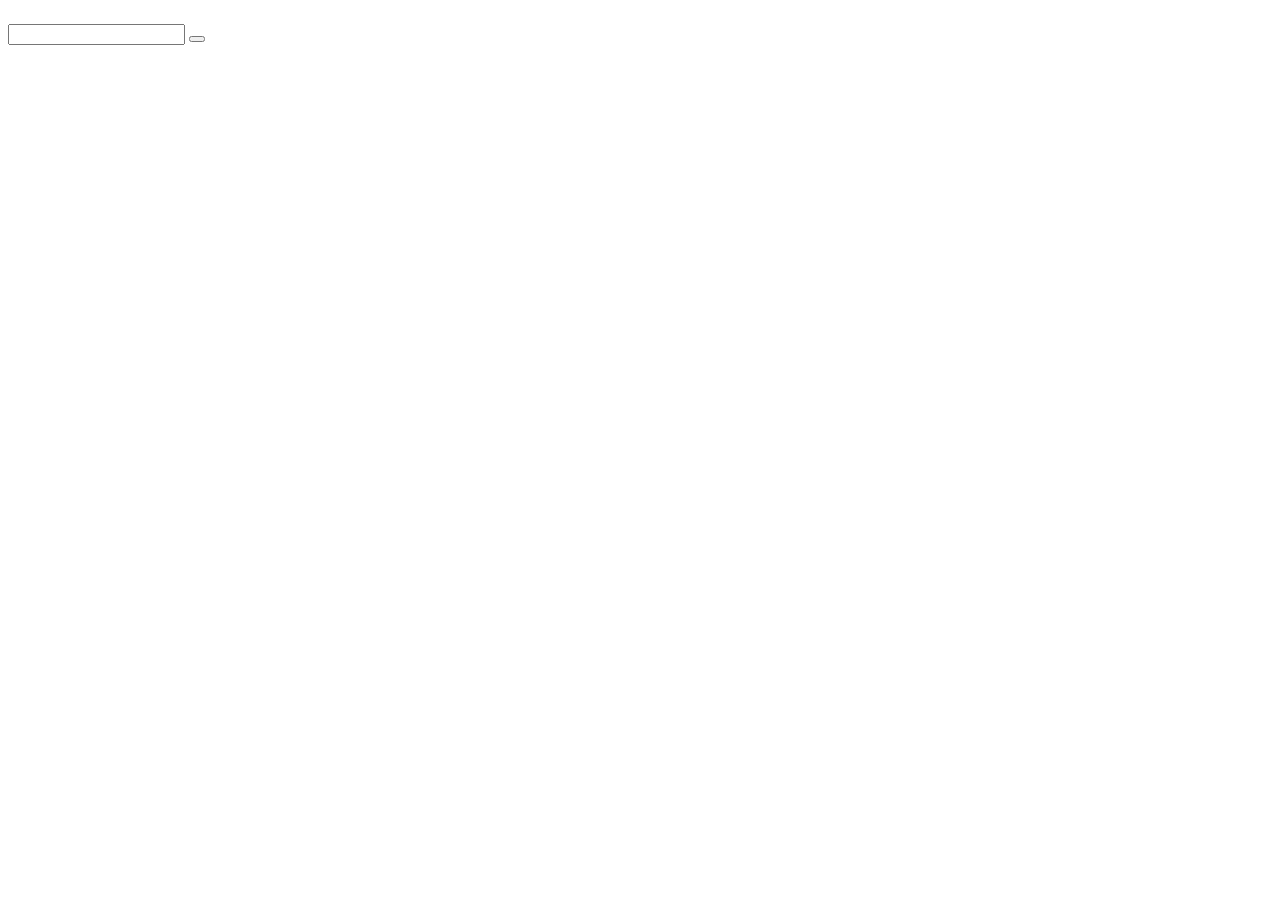
==== explorer.html @ f60877b9 "feat: pages, PWA, styles et moteur de citations" ====
<!DOCTYPE html>
<html lang="fr">
<head>
  <meta charset="UTF-8" />
  <meta name="viewport" content="width=device-width, initial-scale=1" />
  <title>Explorer — Quotify</title>
  <link rel="stylesheet" href="css/style.css" />
  <link rel="manifest" href="manifest.json" />
</head>
<body>
  <div id="header"></div>
  <main class="wrap">
    <h1 id="title" style="margin-top:24px"></h1>
    <form class="search" onsubmit="event.preventDefault(); render()">
      <input id="q" />
      <button class="btn" type="submit" id="btn"></button>
    </form>
    <div class="chips" id="chips"></div>
    <div class="grid" id="list"></div>
  </main>
  <div id="footer"></div>
  <script src="js/i18n.js"></script>
  <script src="js/data.js"></script>
  <script src="js/app.js"></script>
  <script>
    document.getElementById("header").outerHTML = headerHTML("explorer");
    document.getElementById("footer").outerHTML = footerHTML();
    const t = (k) => Quotify.t(k);
    document.getElementById("title").textContent = t("explorer");
    document.getElementById("q").placeholder = t("searchPh");
    document.getElementById("btn").textContent = t("chercher");
    let theme = "tous";
    function render() {
      const s = (document.getElementById("q").value || "").toLowerCase();
      const items = QUOTIFY_DATA.quotes.filter((q) => {
        if (theme !== "tous" && q.theme !== theme) return false;
        if (!s) return true;
        return (q.text + " " + q.author + " " + Quotify.themeLabel(q.theme)).toLowerCase().includes(s);
      });
      document.getElementById("list").innerHTML = items.length
        ? items.map((q) => quoteCard(q)).join("")
        : `<p class="note">${t("aucun")}</p>`;
    }
    document.getElementById("chips").innerHTML =
      `<button class="chip on" data-th="tous">${t("tous")}</button>` +
      Object.keys(QUOTIFY_DATA.themes).map((id) =>
        `<button class="chip" data-th="${id}">${Quotify.themeLabel(id)}</button>`
      ).join("");
    document.getElementById("chips").onclick = (e) => {
      const b = e.target.closest("button");
      if (!b) return;
      theme = b.dataset.th;
      document.querySelectorAll(".chip").forEach((c) => c.classList.toggle("on", c === b));
      render();
    };
    render();
  </script>
</body>
</html>
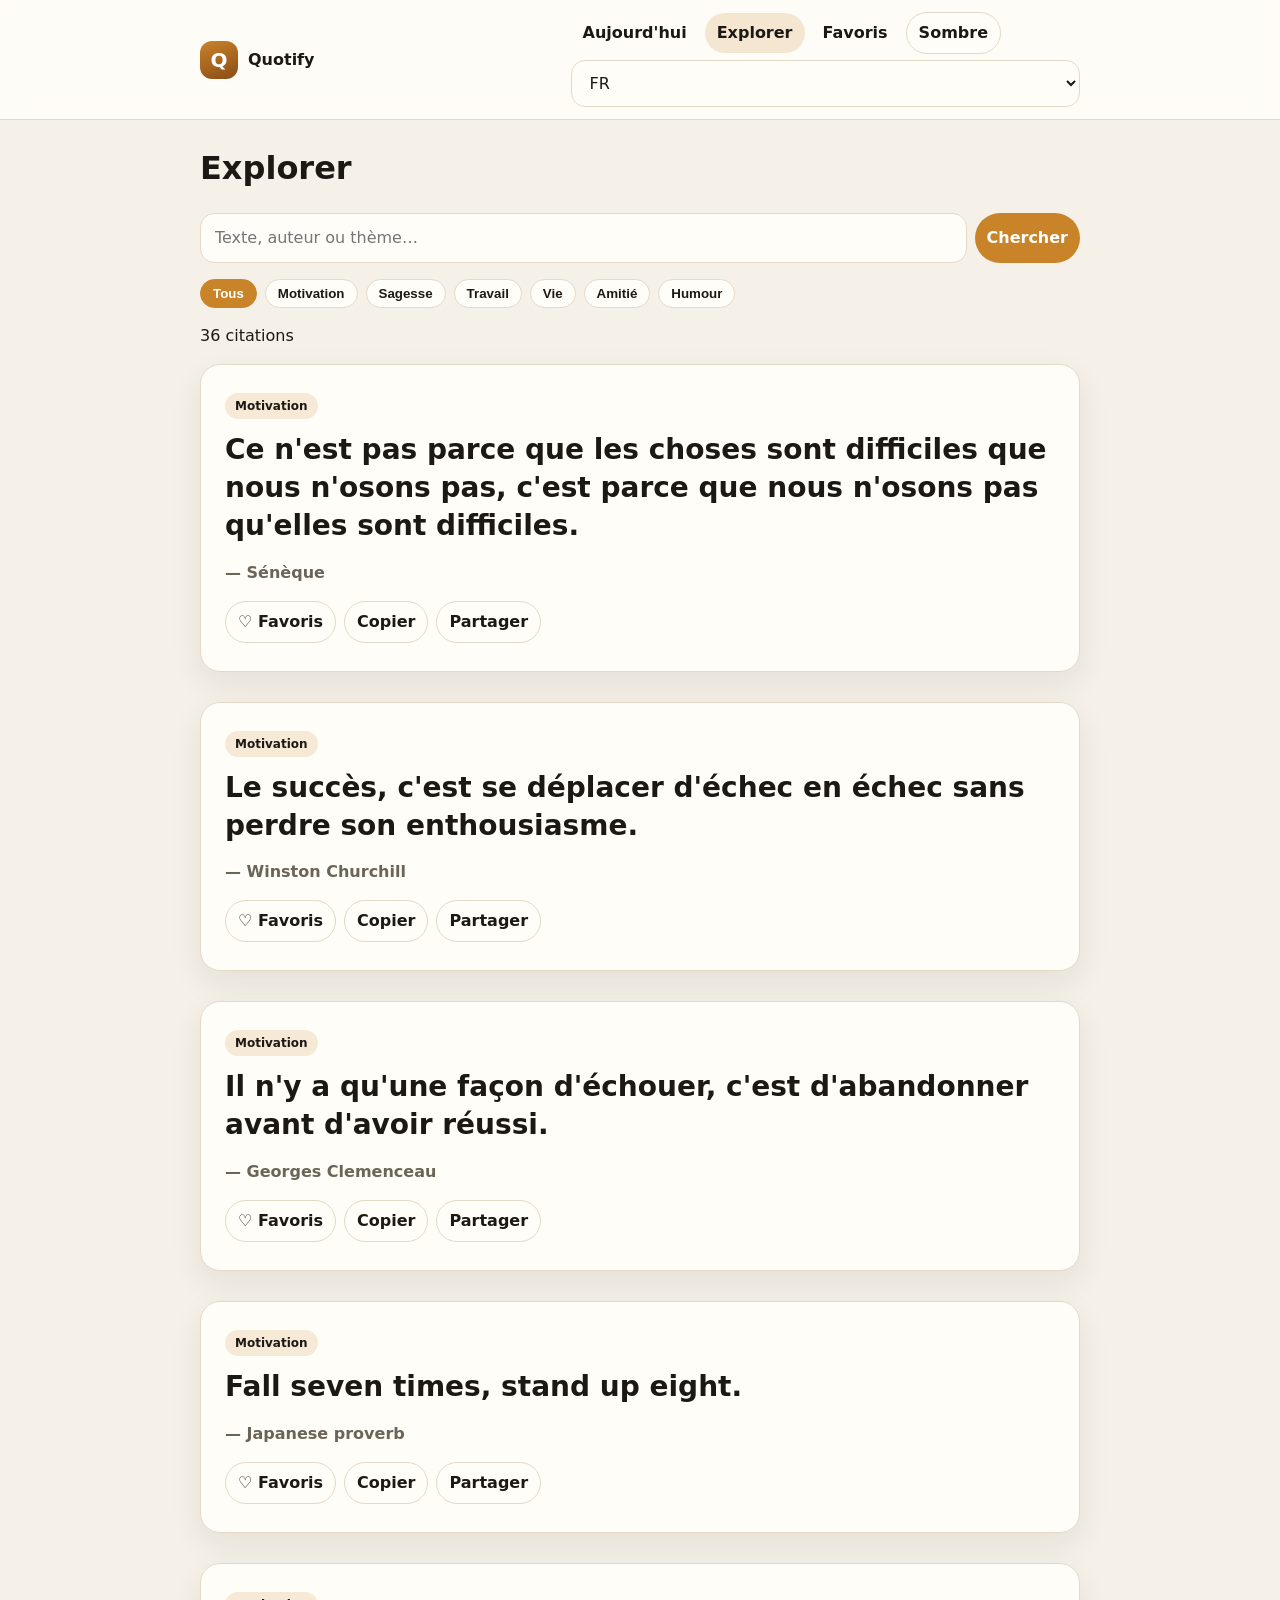
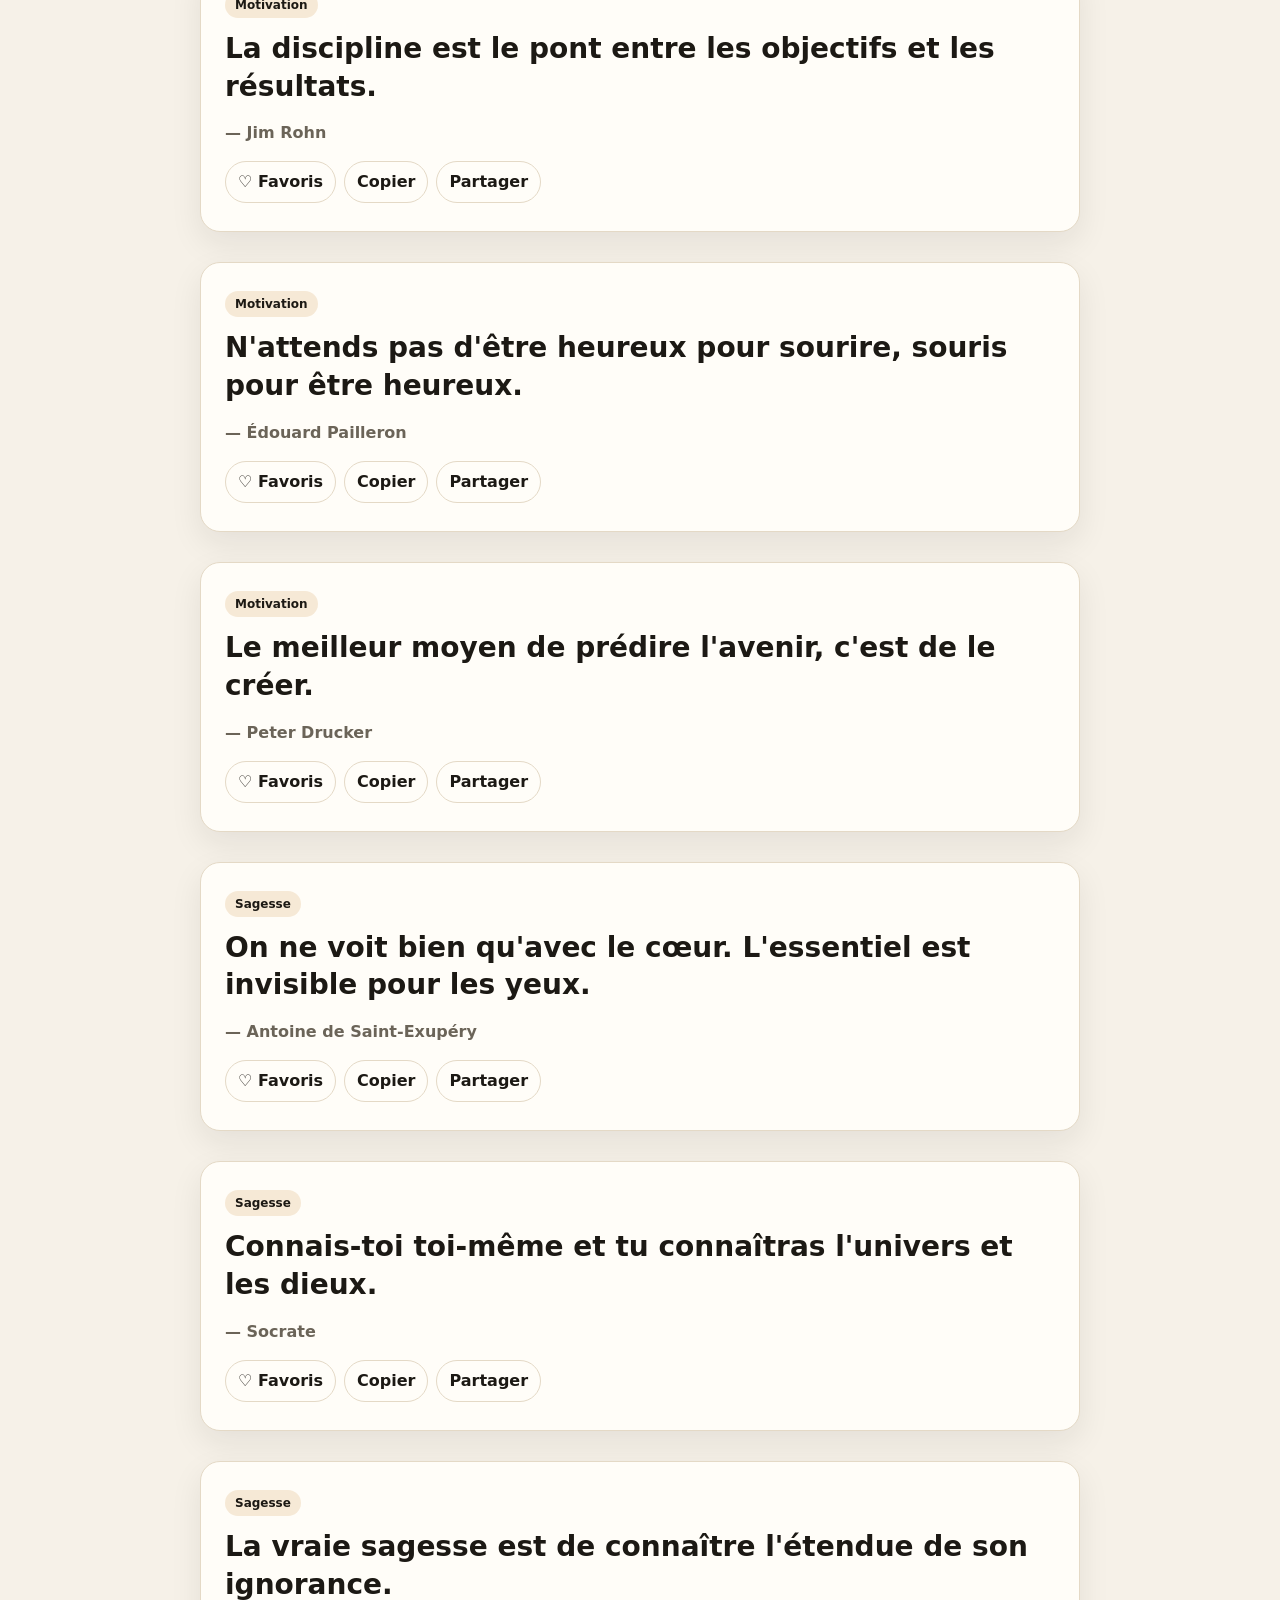
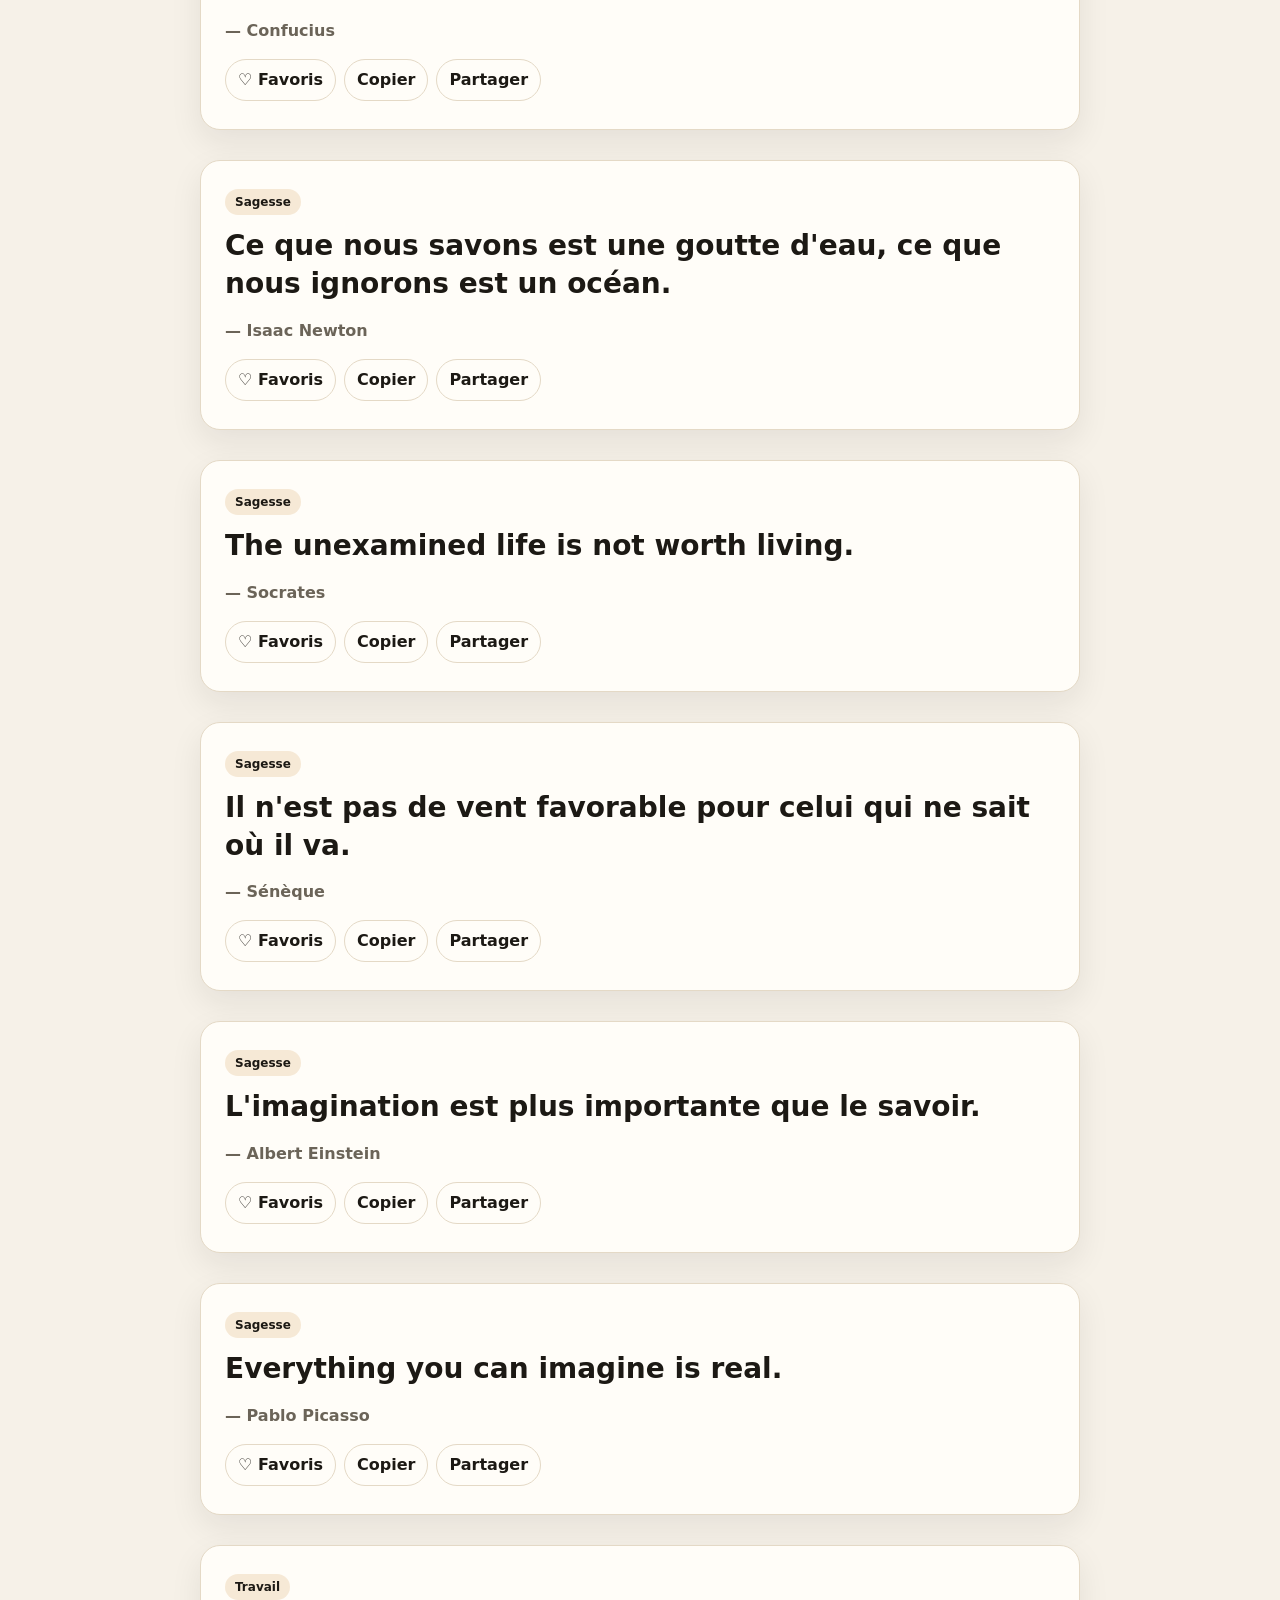
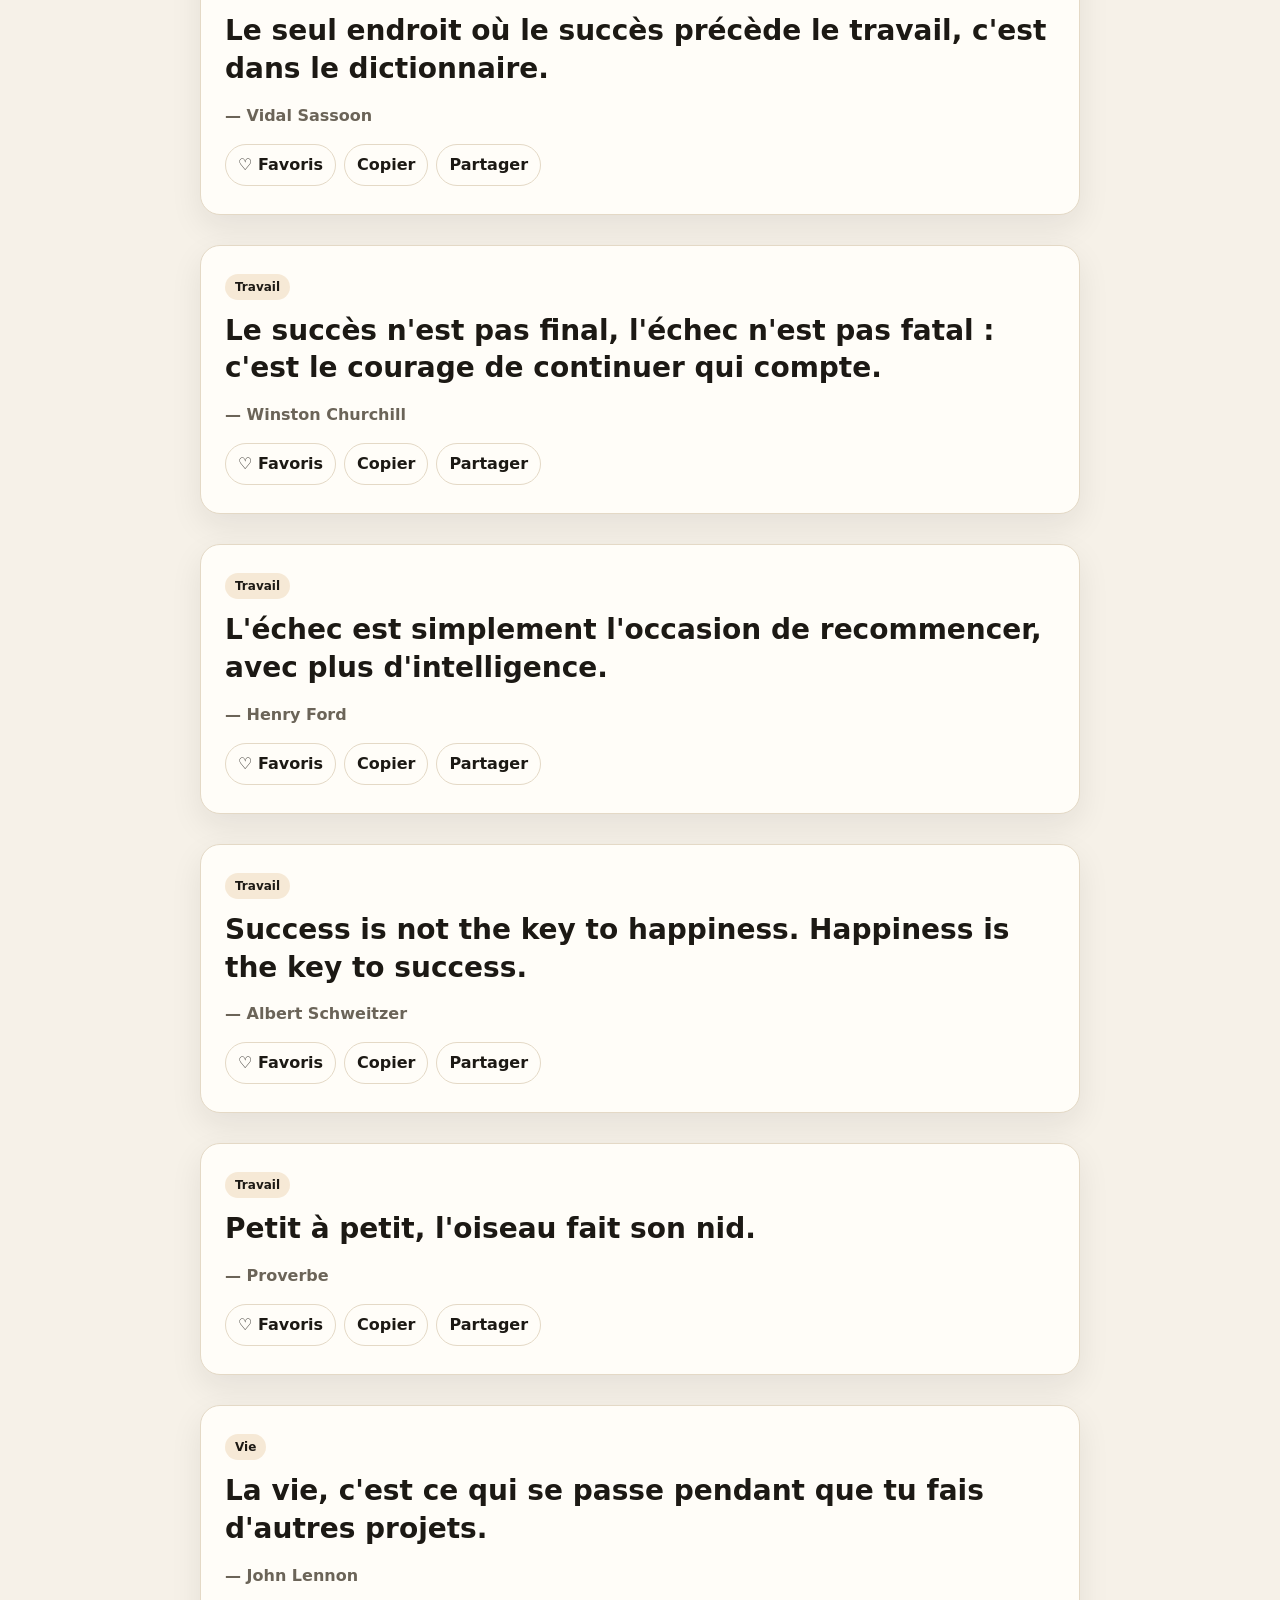
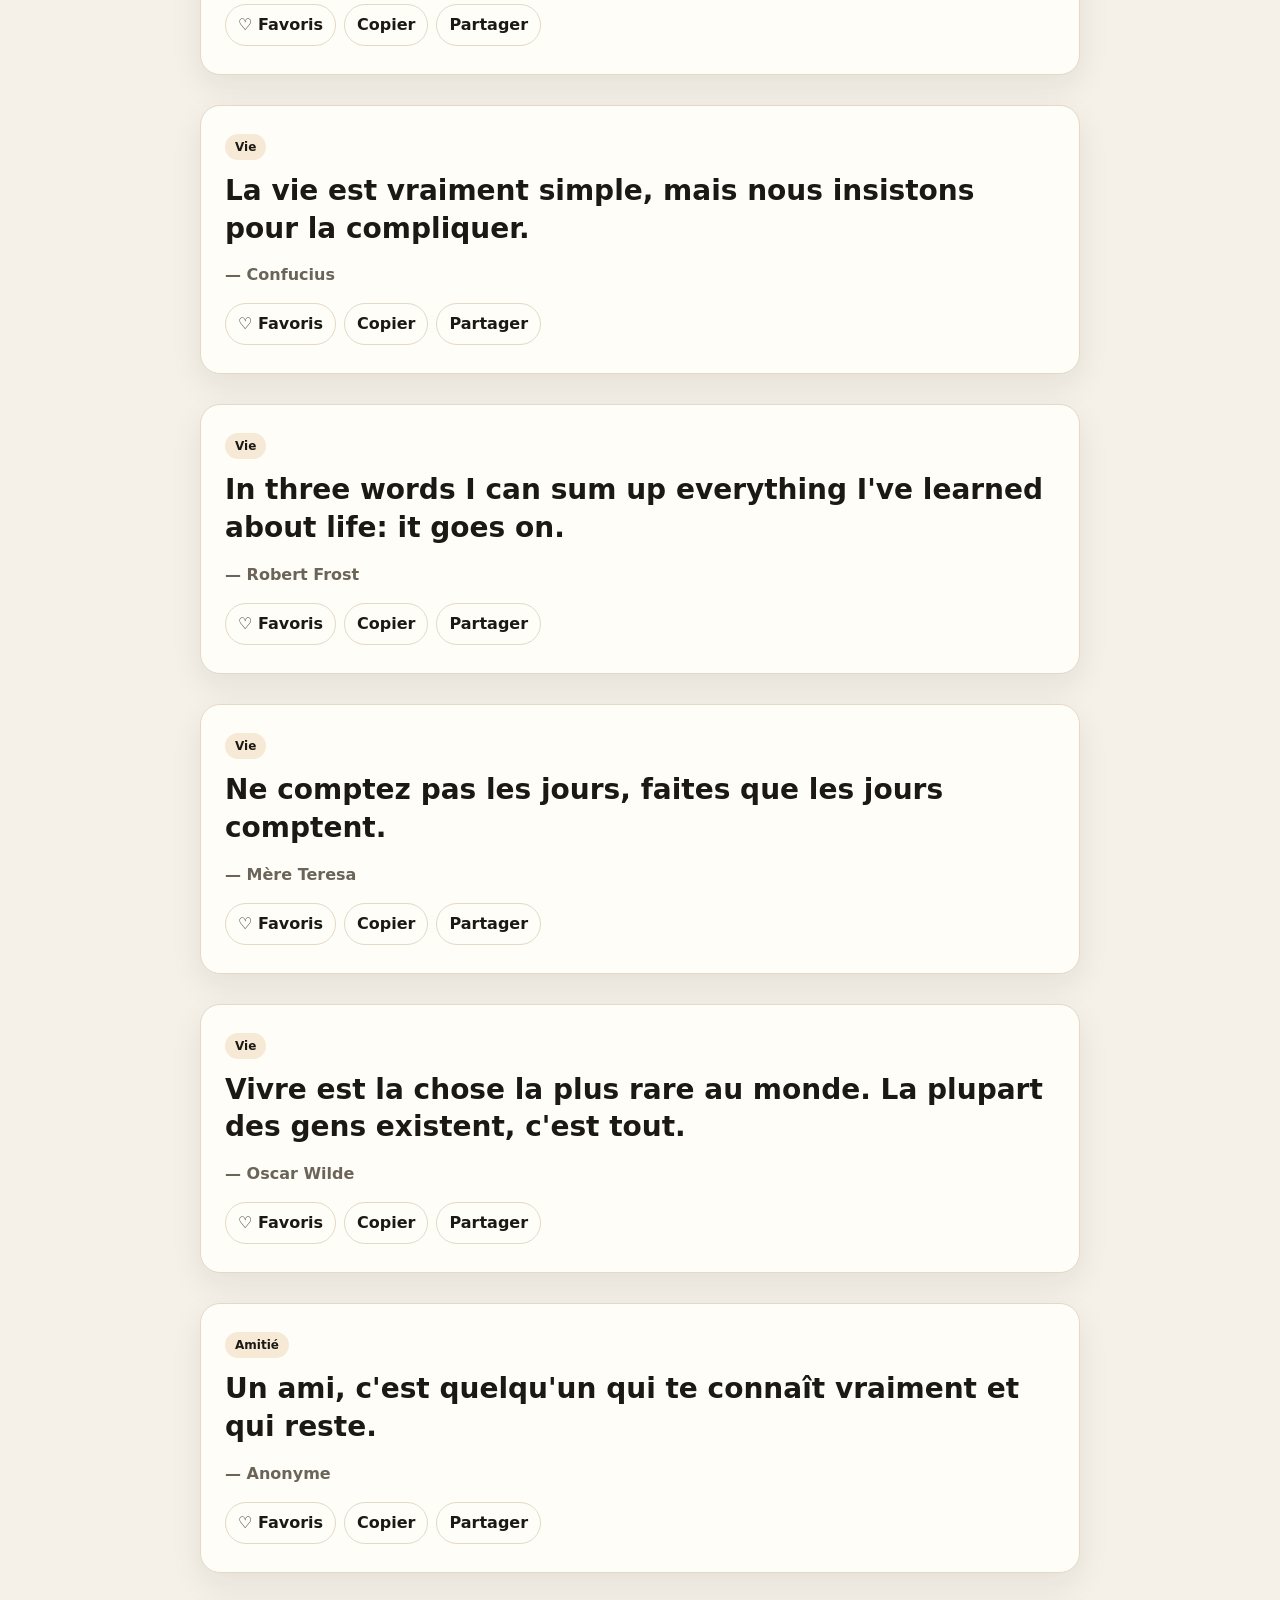
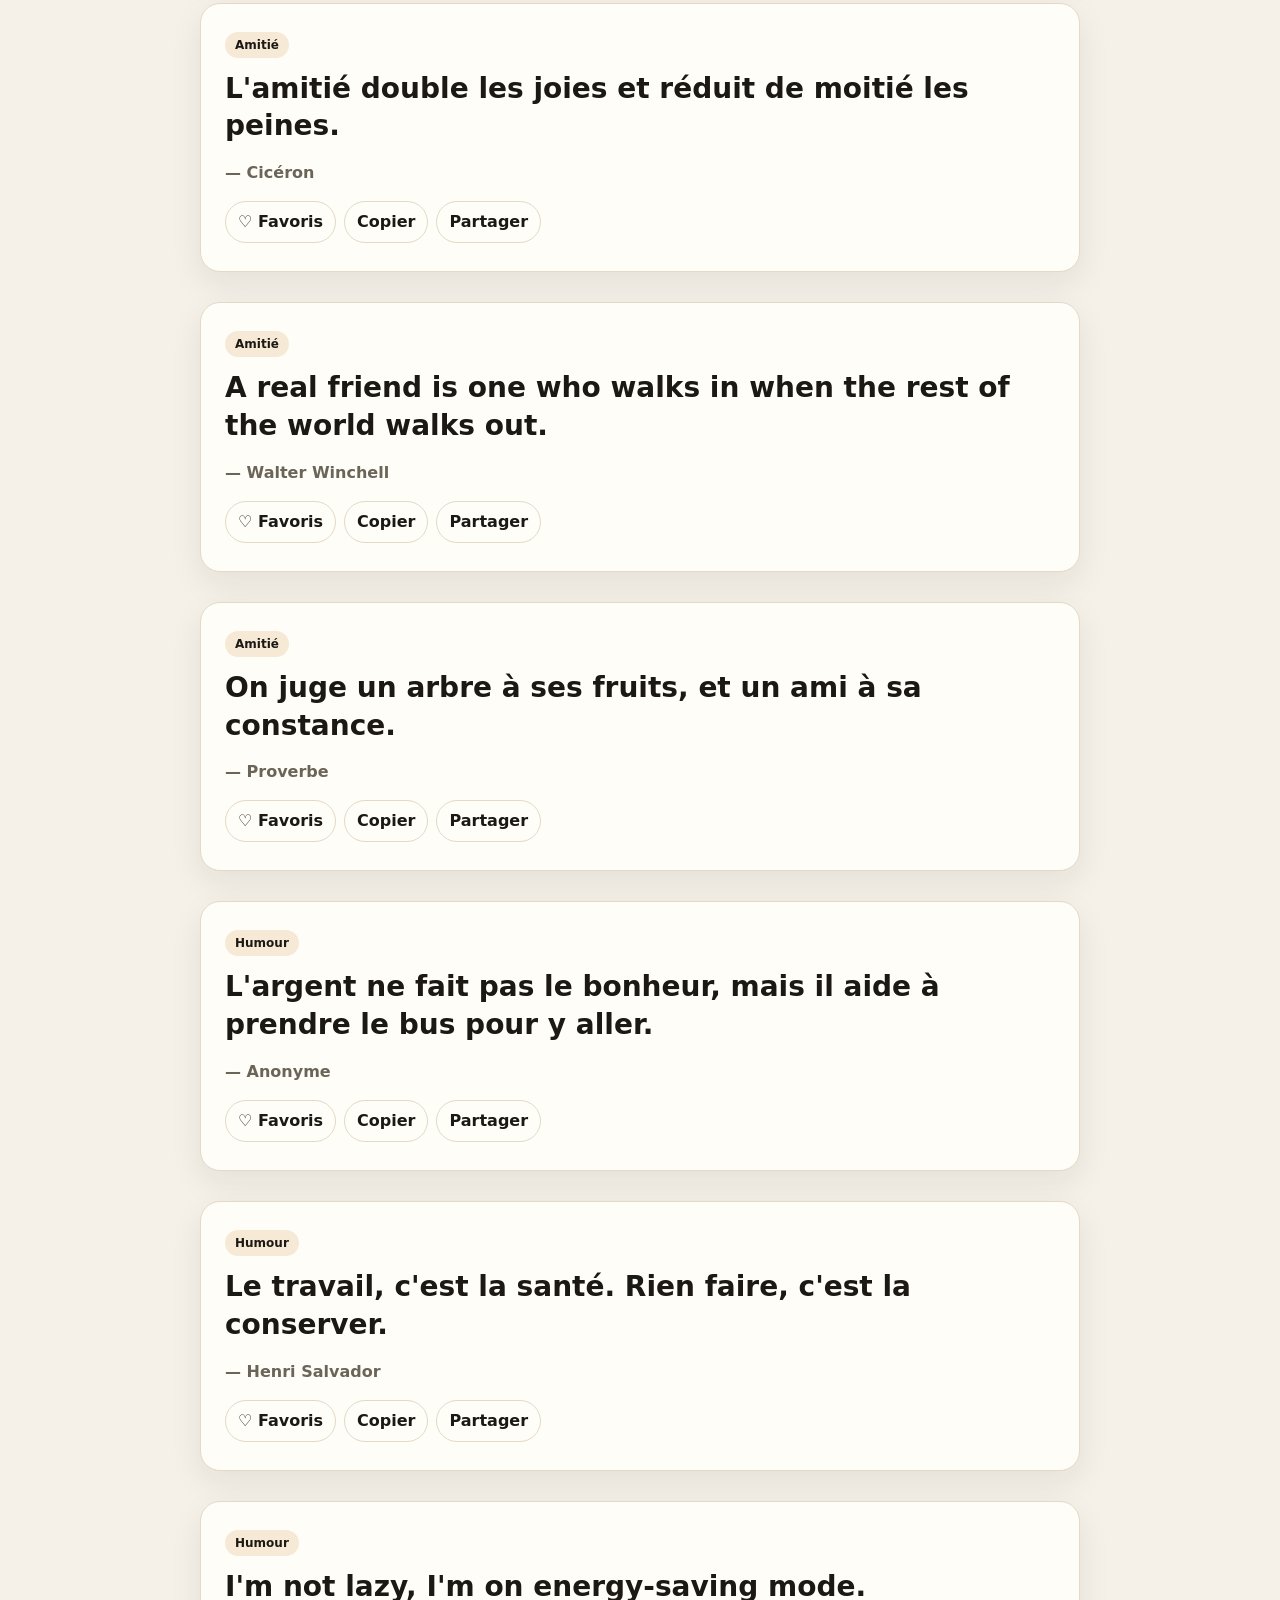
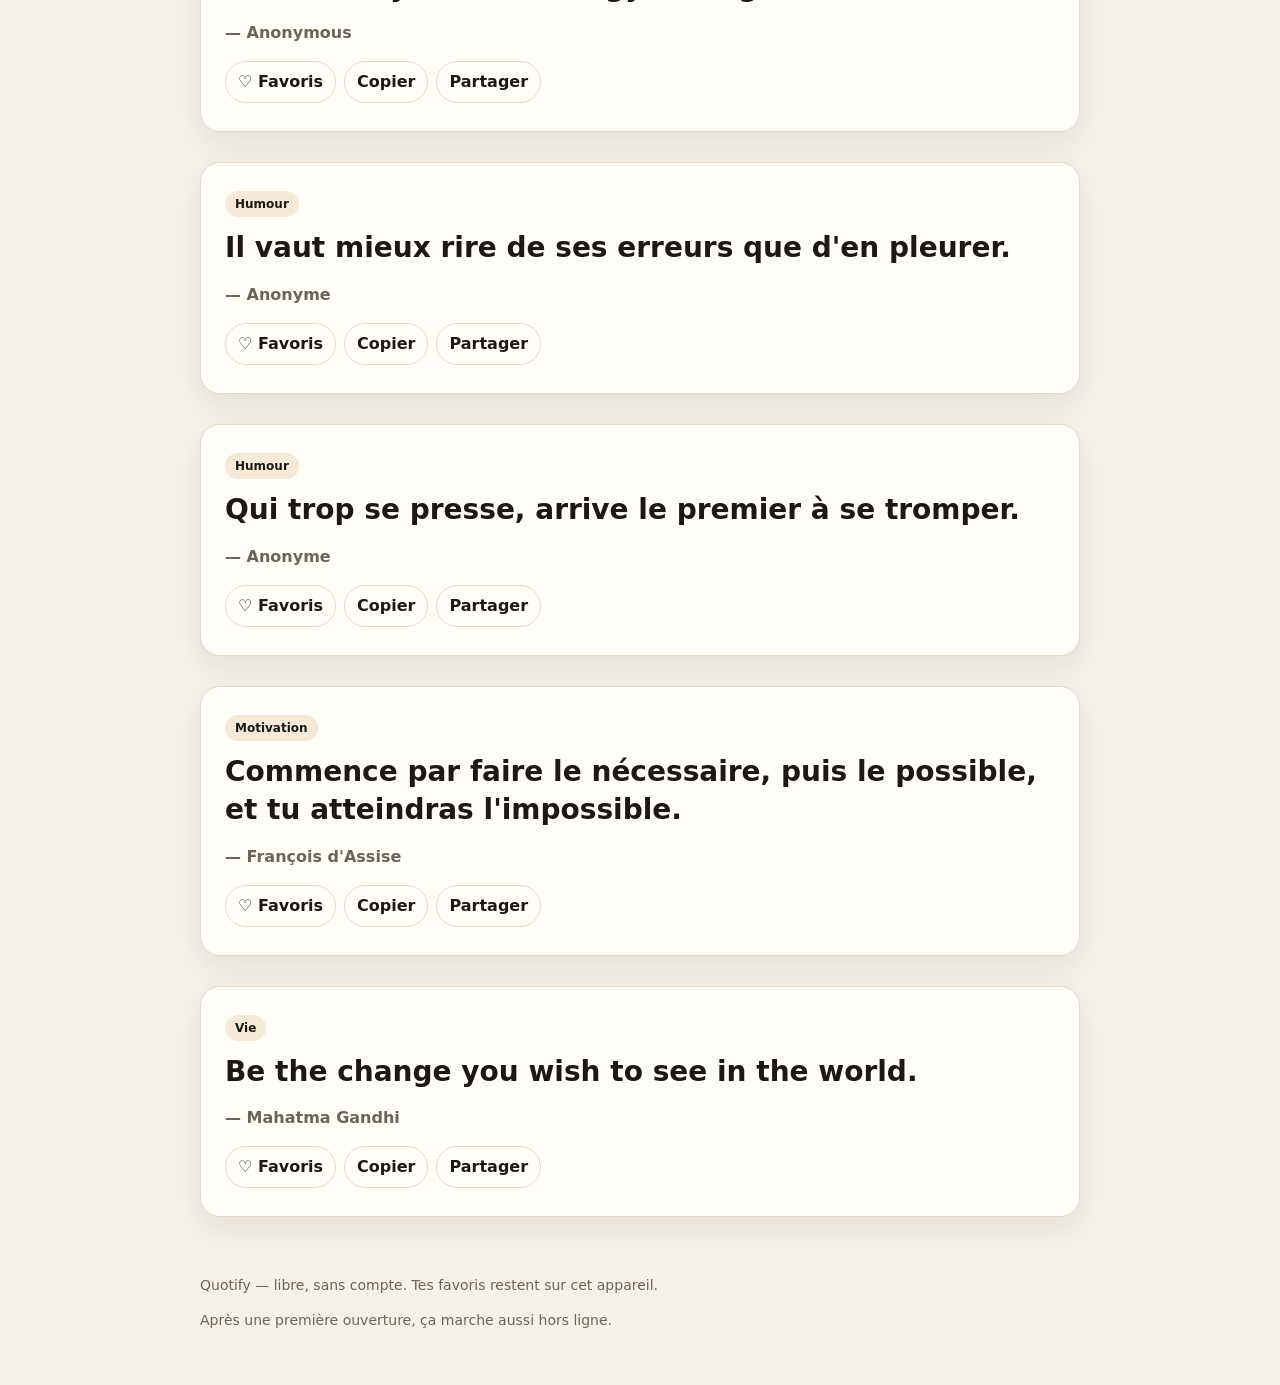
==== commit 30ecb595: "feat: recherche instantanee et compteur" ====
--- a/explorer.html
+++ b/explorer.html
@@ -16,6 +16,7 @@
       <button class="btn" type="submit" id="btn"></button>
     </form>
     <div class="chips" id="chips"></div>
+    <p class="count" id="count"></p>
     <div class="grid" id="list"></div>
   </main>
   <div id="footer"></div>
@@ -37,14 +38,15 @@
         if (!s) return true;
         return (q.text + " " + q.author + " " + Quotify.themeLabel(q.theme)).toLowerCase().includes(s);
       });
+      document.getElementById("count").textContent = items.length + " " + t("resultats");
       document.getElementById("list").innerHTML = items.length
         ? items.map((q) => quoteCard(q)).join("")
         : `<p class="note">${t("aucun")}</p>`;
     }
     document.getElementById("chips").innerHTML =
-      `<button class="chip on" data-th="tous">${t("tous")}</button>` +
+      `<button class="chip on" type="button" data-th="tous">${t("tous")}</button>` +
       Object.keys(QUOTIFY_DATA.themes).map((id) =>
-        `<button class="chip" data-th="${id}">${Quotify.themeLabel(id)}</button>`
+        `<button class="chip" type="button" data-th="${id}">${Quotify.themeLabel(id)}</button>`
       ).join("");
     document.getElementById("chips").onclick = (e) => {
       const b = e.target.closest("button");
@@ -53,6 +55,7 @@
       document.querySelectorAll(".chip").forEach((c) => c.classList.toggle("on", c === b));
       render();
     };
+    document.getElementById("q").addEventListener("input", render);
     render();
   </script>
 </body>
--- a/css/style.css
+++ b/css/style.css
@@ -0,0 +1,109 @@
+:root {
+  --bg: #f6f1e8;
+  --card: #fffdf8;
+  --ink: #1c1914;
+  --muted: #6b6458;
+  --line: #e4d9c6;
+  --accent: #c9842a;
+  --accent-2: #3d7a6a;
+  --shadow: 0 12px 32px rgba(28, 25, 20, 0.08);
+  --radius: 20px;
+}
+:root[data-theme="dark"] {
+  --bg: #161410;
+  --card: #211d18;
+  --ink: #f3eee6;
+  --muted: #b3aa9c;
+  --line: #3a342c;
+  --accent: #e0a84a;
+  --accent-2: #7cbcab;
+  --shadow: 0 12px 32px rgba(0, 0, 0, 0.28);
+}
+* { box-sizing: border-box; }
+html, body { margin: 0; padding: 0; }
+body {
+  font-family: "Segoe UI", "Trebuchet MS", system-ui, sans-serif;
+  background: var(--bg);
+  color: var(--ink);
+  min-height: 100vh;
+  line-height: 1.5;
+}
+a { color: var(--accent-2); text-decoration: none; }
+.wrap { width: min(880px, calc(100% - 32px)); margin: 0 auto; }
+.top {
+  position: sticky; top: 0; z-index: 20;
+  background: color-mix(in srgb, var(--card) 88%, transparent);
+  backdrop-filter: blur(10px);
+  border-bottom: 1px solid var(--line);
+}
+.top-inner {
+  display: flex; align-items: center; justify-content: space-between;
+  gap: 12px; padding: 12px 0; flex-wrap: wrap;
+}
+.brand { display: flex; align-items: center; gap: 10px; color: inherit; font-weight: 800; text-decoration: none; }
+.logo {
+  width: 38px; height: 38px; border-radius: 12px;
+  background: linear-gradient(160deg, var(--accent), #8a4b16);
+  color: #fff; display: grid; place-items: center; font-size: 20px;
+}
+nav { display: flex; gap: 6px; flex-wrap: wrap; align-items: center; }
+nav a, .icon-btn, .btn {
+  border: 0; border-radius: 999px; padding: 8px 12px;
+  font: inherit; font-weight: 600; cursor: pointer;
+}
+nav a { color: var(--ink); }
+nav a.active, nav a:hover { background: color-mix(in srgb, var(--accent) 18%, transparent); text-decoration: none; }
+.icon-btn {
+  background: var(--card); border: 1px solid var(--line); color: var(--ink);
+}
+.btn { background: var(--accent); color: #fff; }
+.btn.ghost { background: transparent; color: var(--ink); border: 1px solid var(--line); }
+.hero, .card {
+  background: var(--card);
+  border: 1px solid var(--line);
+  border-radius: var(--radius);
+  box-shadow: var(--shadow);
+}
+.hero { margin: 28px 0 18px; padding: 28px 24px; }
+.hero h1 { margin: 0 0 8px; font-size: clamp(28px, 5vw, 42px); line-height: 1.15; }
+.hero p { margin: 0 0 16px; color: var(--muted); }
+.quote-card { padding: 28px 24px; margin: 0 0 16px; }
+.quote-card blockquote {
+  margin: 0 0 16px; font-size: clamp(20px, 3vw, 28px);
+  line-height: 1.35; font-weight: 600;
+}
+.quote-card cite { display: block; color: var(--muted); font-style: normal; font-weight: 700; margin-bottom: 16px; }
+.tag {
+  display: inline-block; font-size: 12px; font-weight: 700;
+  padding: 4px 10px; border-radius: 999px; margin-bottom: 12px;
+  background: color-mix(in srgb, var(--accent) 16%, transparent);
+}
+.row { display: flex; gap: 8px; flex-wrap: wrap; align-items: center; }
+.search { display: flex; gap: 8px; margin: 16px 0; }
+.search input, select {
+  width: 100%; border: 1px solid var(--line); background: var(--card);
+  color: var(--ink); border-radius: 14px; padding: 12px 14px; font: inherit;
+}
+.grid { display: grid; gap: 14px; }
+.quote-mini { padding: 18px; }
+.quote-mini p { margin: 0 0 8px; }
+footer { padding: 28px 0 40px; color: var(--muted); font-size: 14px; }
+.chips { display: flex; gap: 8px; flex-wrap: wrap; margin: 8px 0 16px; }
+.chip {
+  border: 1px solid var(--line); background: var(--card); color: var(--ink);
+  border-radius: 999px; padding: 6px 12px; font-weight: 600; cursor: pointer;
+}
+.chip.on { background: var(--accent); color: #fff; border-color: var(--accent); }
+.app-foot {
+  position: sticky; bottom: 0;
+  background: var(--card); border-top: 1px solid var(--line);
+  display: none; padding: 8px 12px calc(8px + env(safe-area-inset-bottom));
+}
+html[data-shell="app"] .app-foot { display: flex; justify-content: space-around; }
+html[data-shell="app"] .web-nav { display: none; }
+.app-foot a { color: var(--muted); font-size: 12px; font-weight: 700; padding: 8px; }
+.app-foot a.active { color: var(--accent); }
+.note { color: var(--muted); font-size: 14px; }
+@media (max-width: 700px) {
+  .web-nav { width: 100%; }
+}
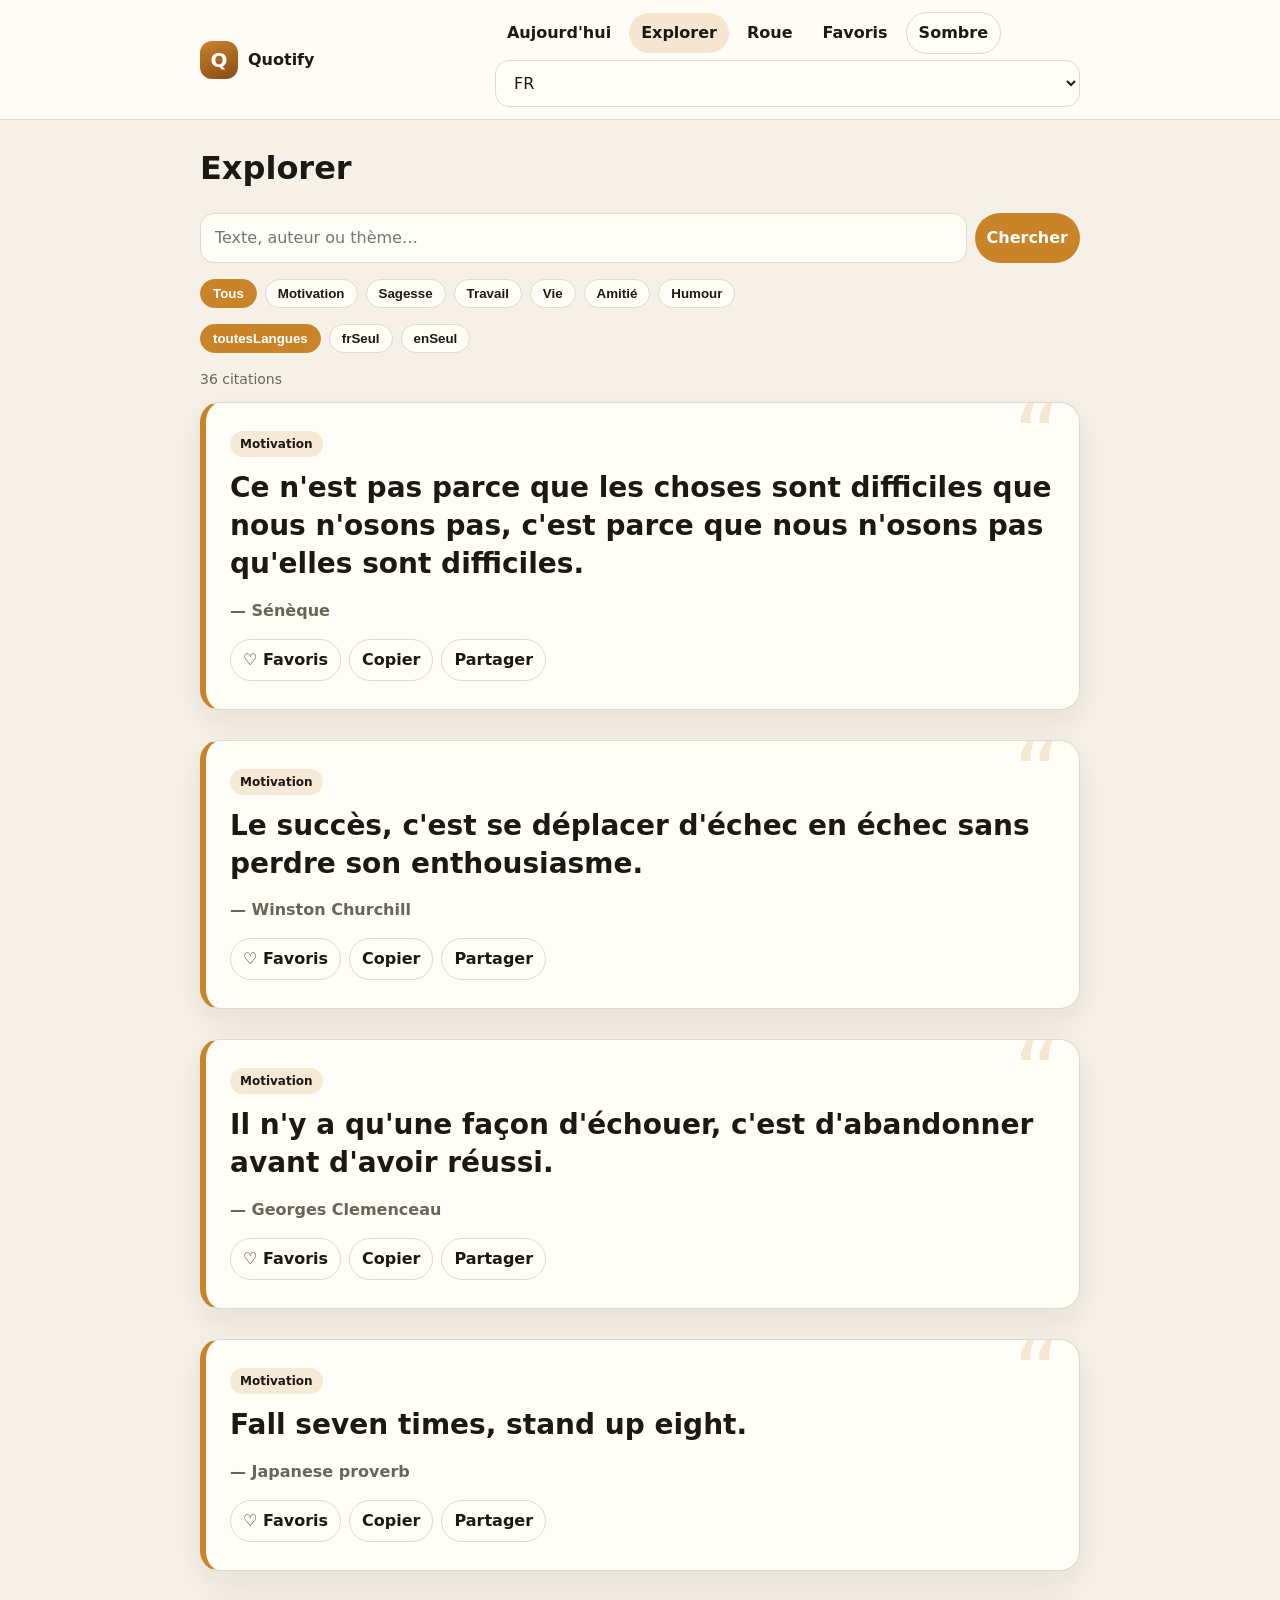
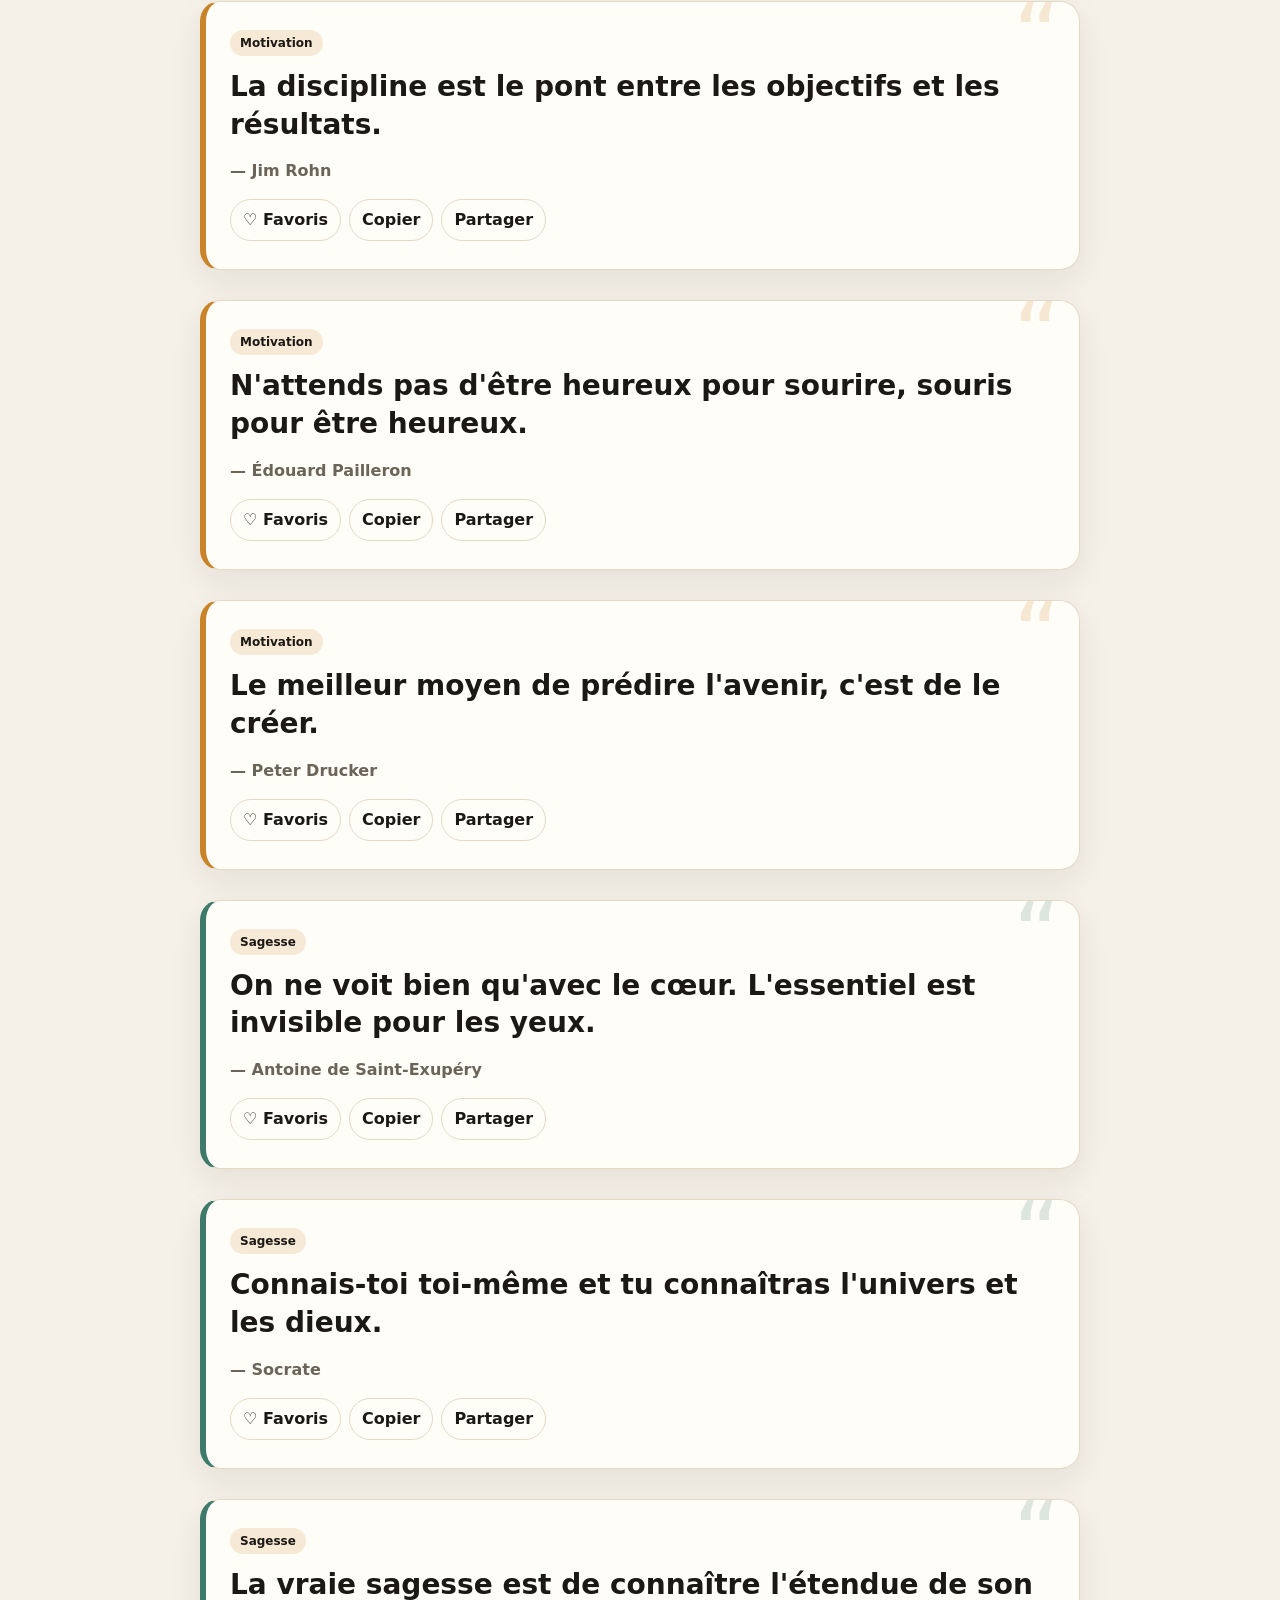
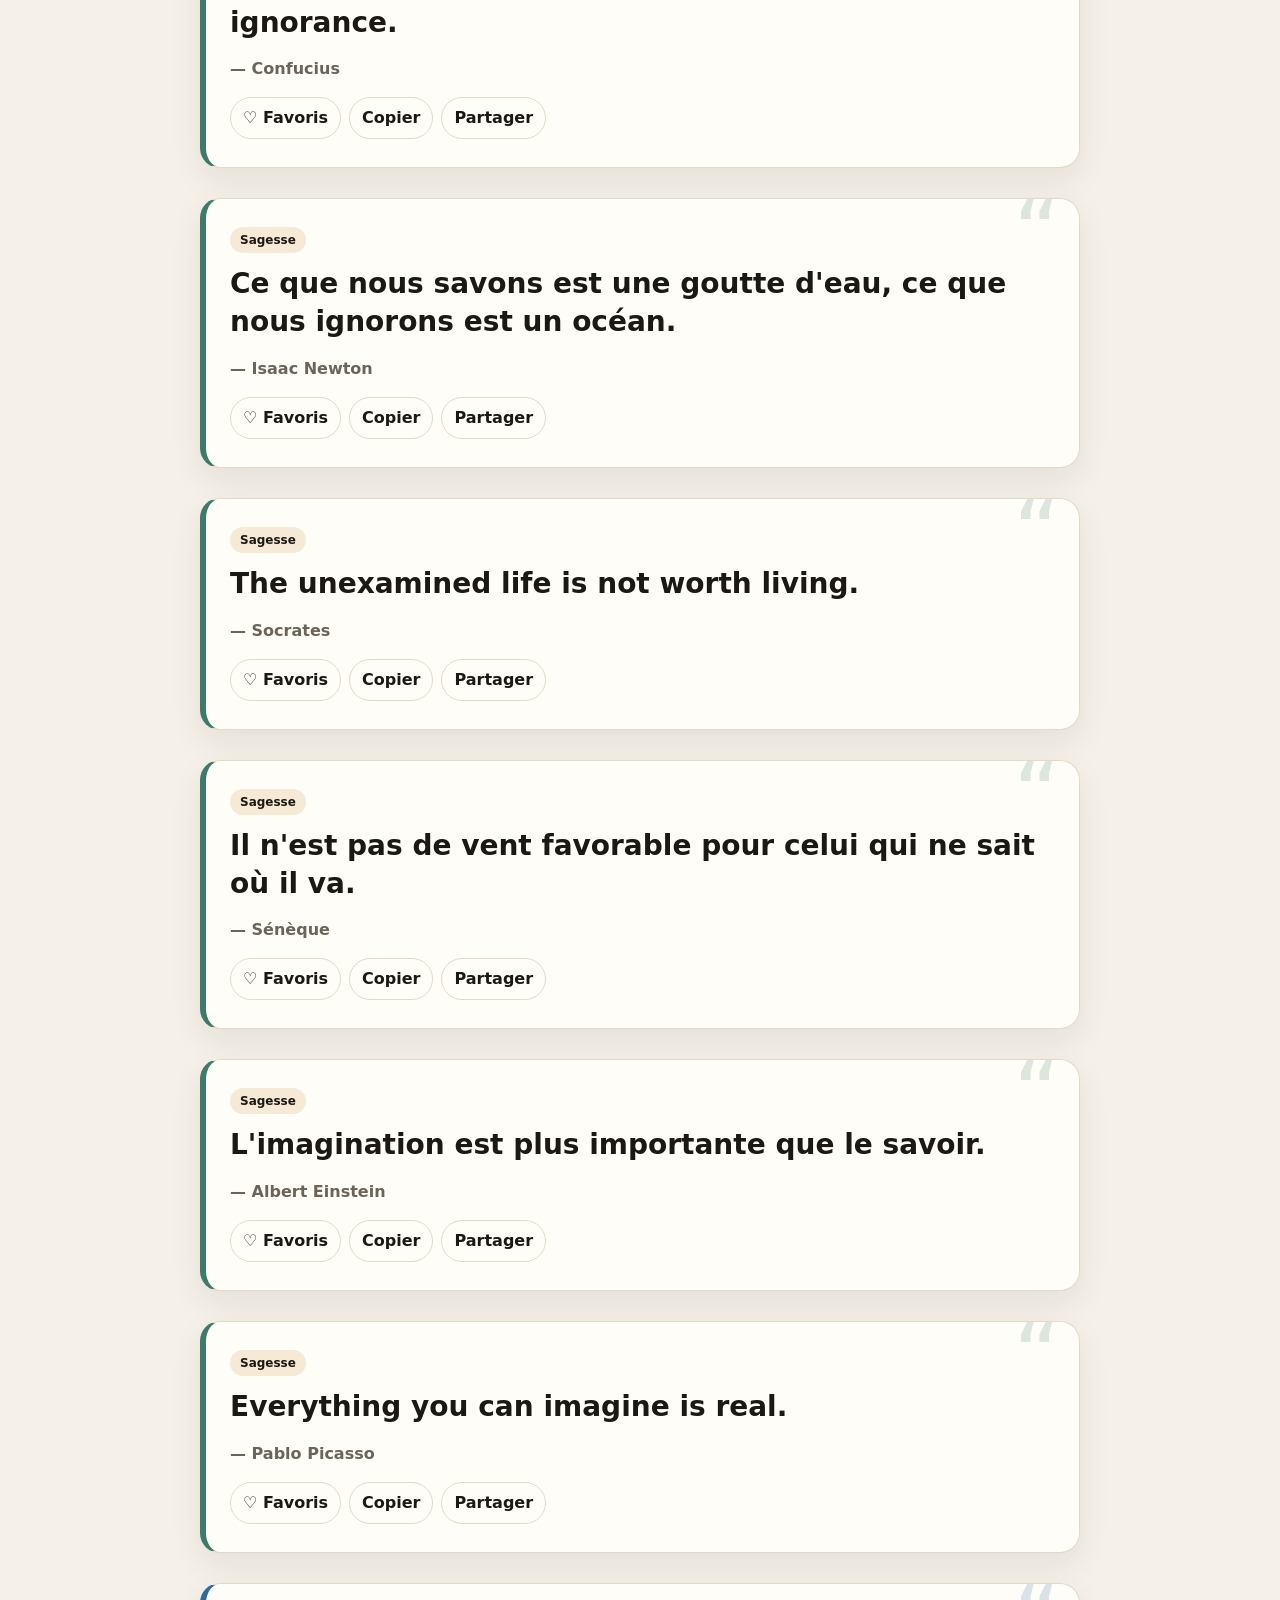
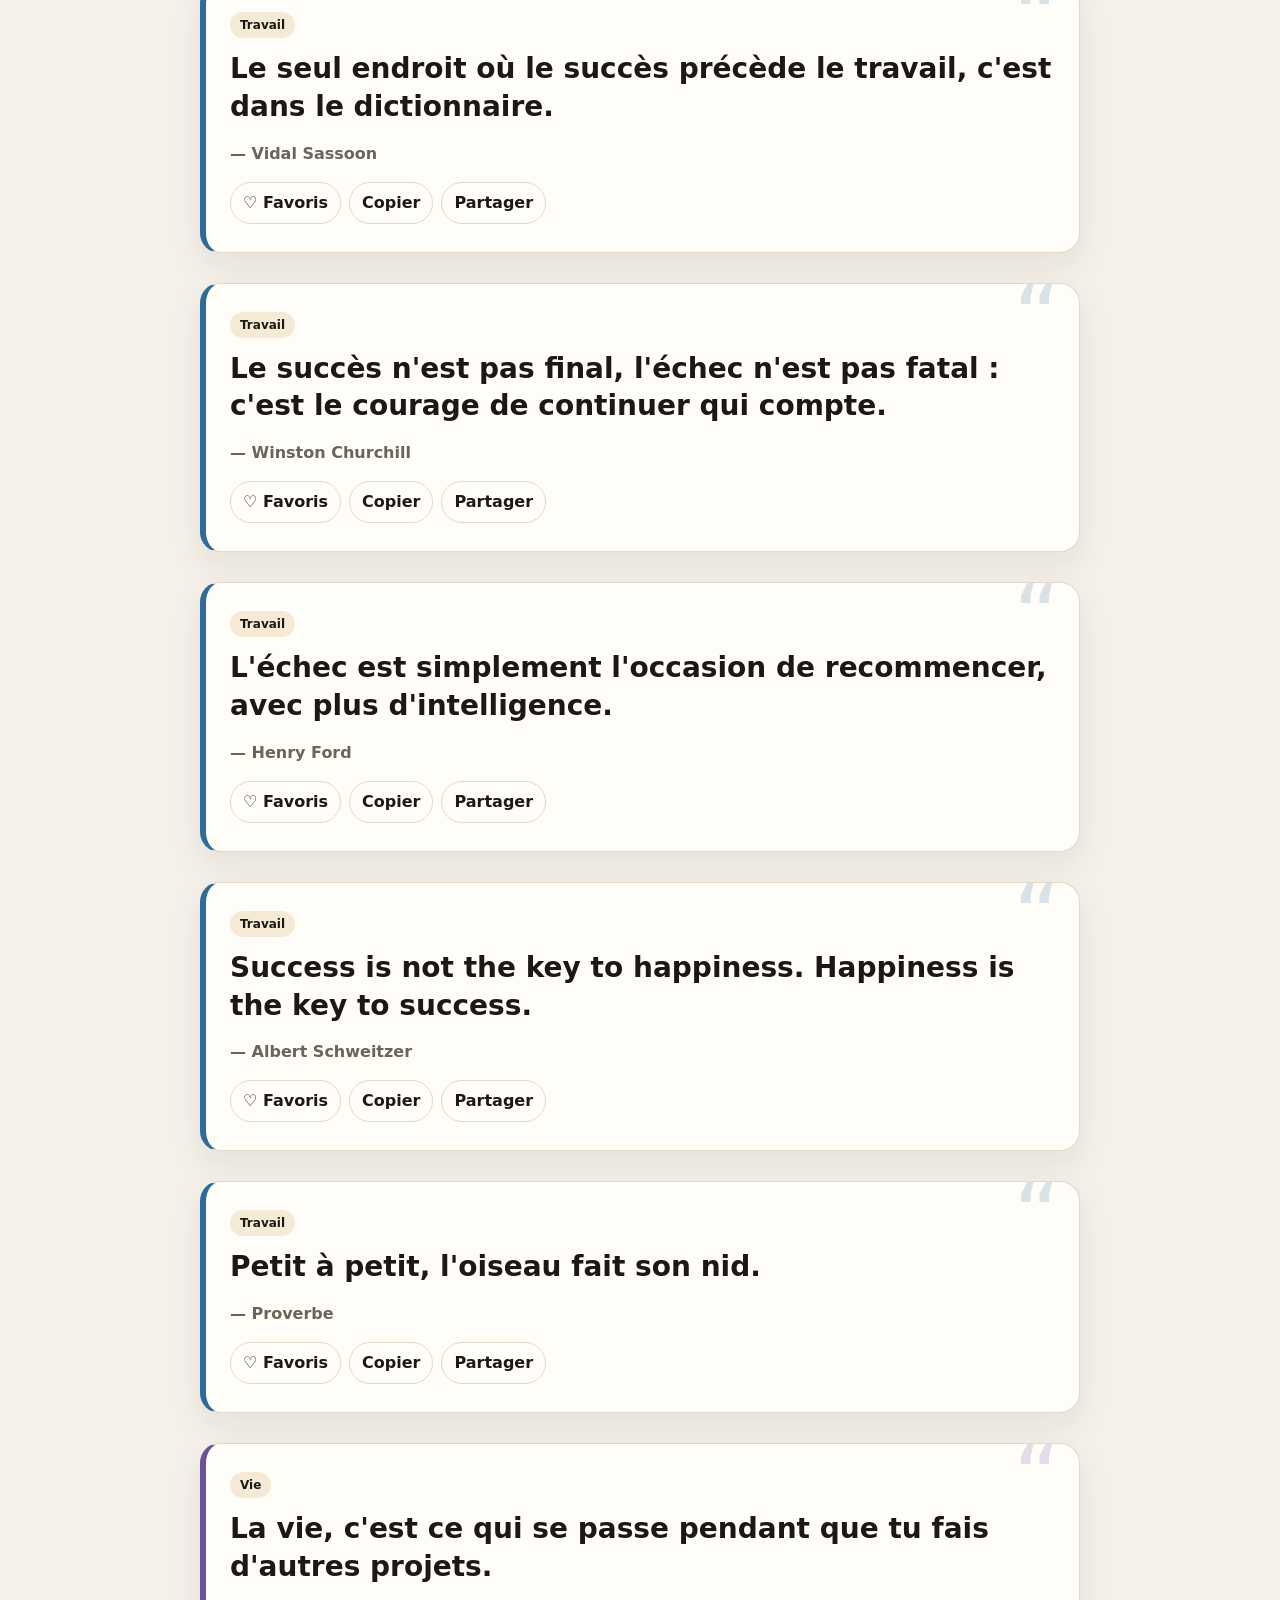
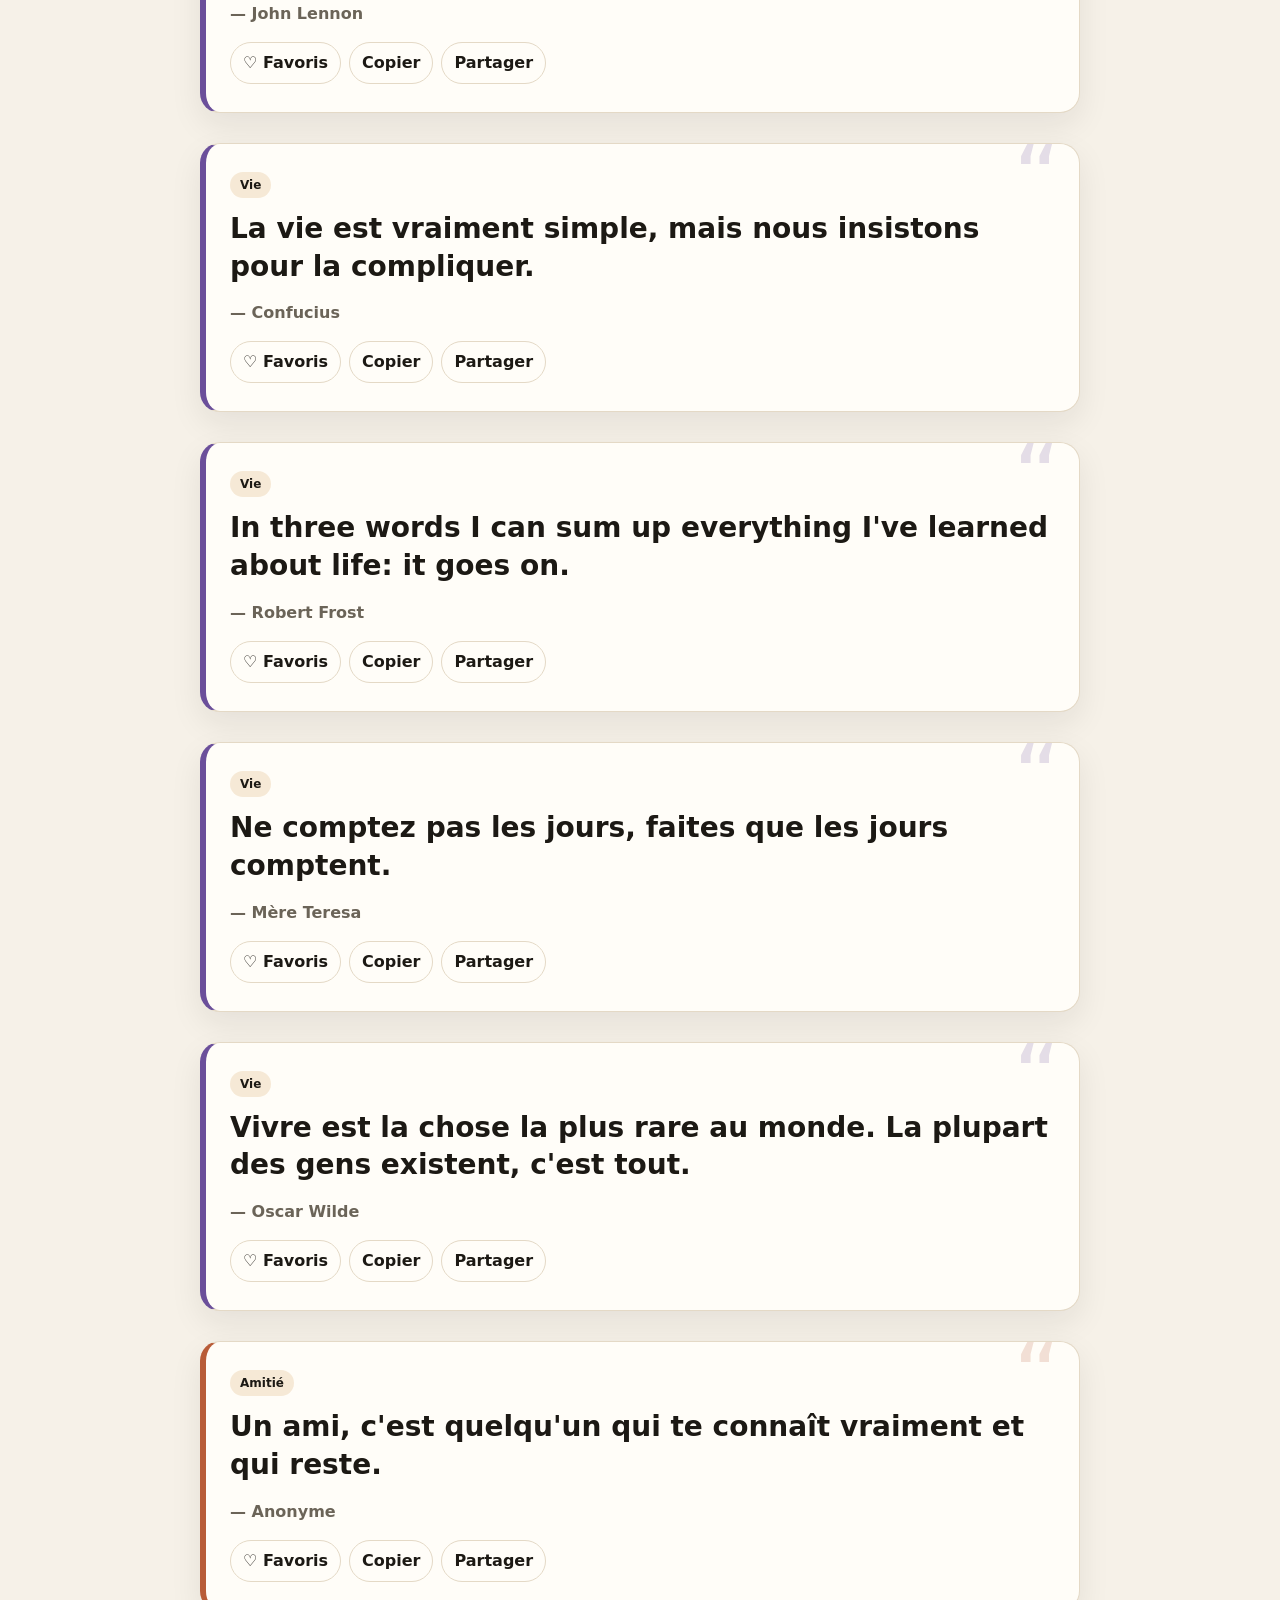
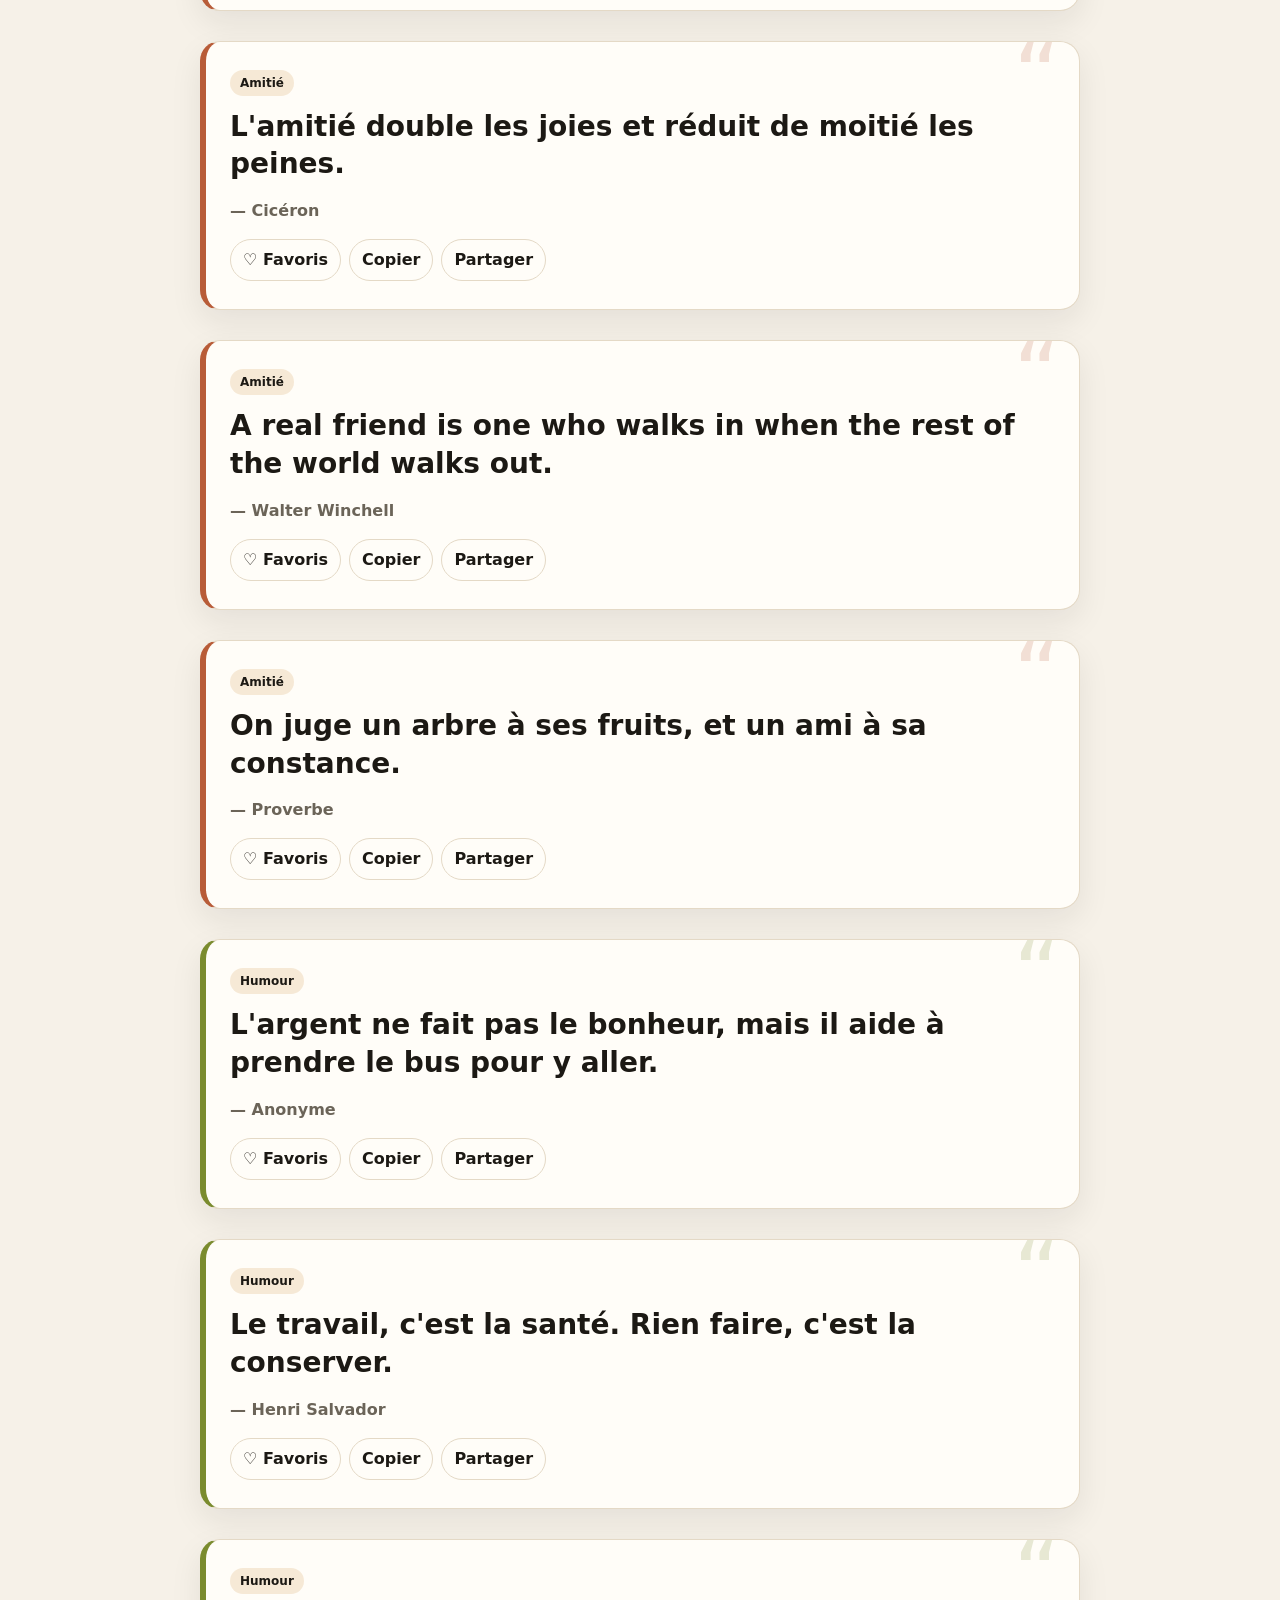
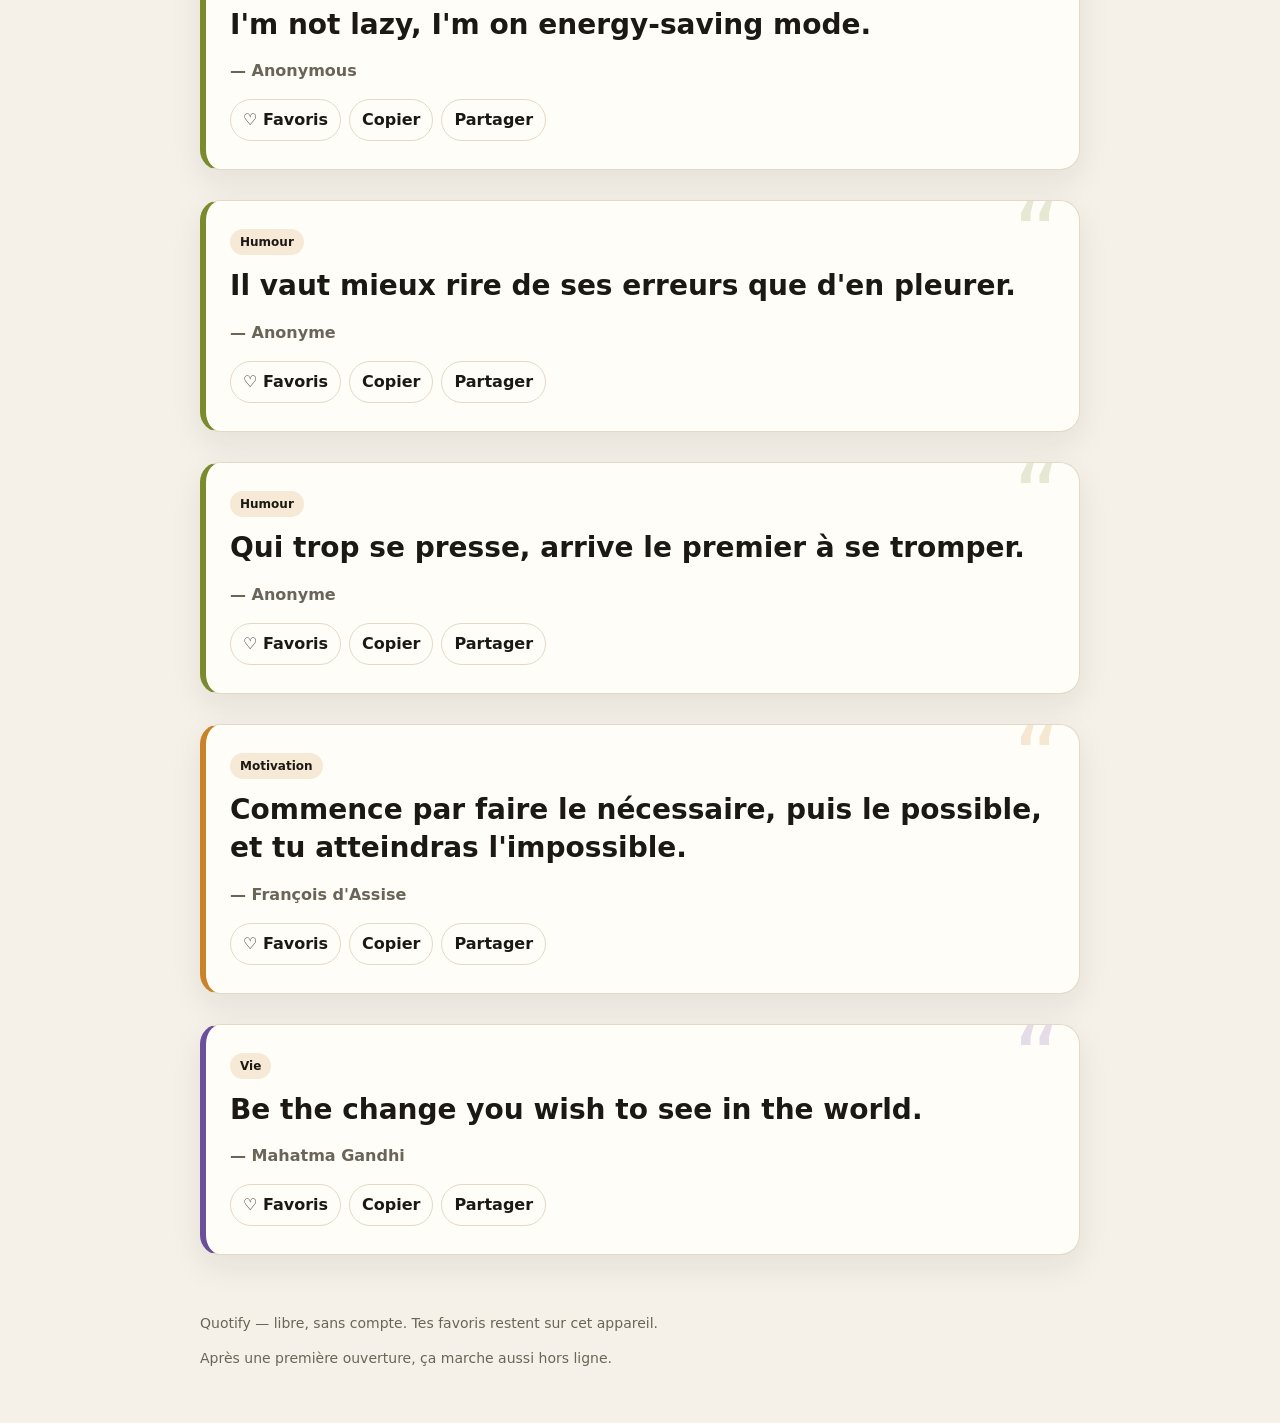
==== commit de38700e: "feat: explorer langues, roue etiquetee, textes" ====
--- a/explorer.html
+++ b/explorer.html
@@ -16,6 +16,7 @@
       <button class="btn" type="submit" id="btn"></button>
     </form>
     <div class="chips" id="chips"></div>
+    <div class="chips" id="langs"></div>
     <p class="count" id="count"></p>
     <div class="grid" id="list"></div>
   </main>
@@ -31,10 +32,12 @@
     document.getElementById("q").placeholder = t("searchPh");
     document.getElementById("btn").textContent = t("chercher");
     let theme = "tous";
+    let langF = "tous";
     function render() {
       const s = (document.getElementById("q").value || "").toLowerCase();
       const items = QUOTIFY_DATA.quotes.filter((q) => {
         if (theme !== "tous" && q.theme !== theme) return false;
+        if (langF !== "tous" && q.lang !== langF) return false;
         if (!s) return true;
         return (q.text + " " + q.author + " " + Quotify.themeLabel(q.theme)).toLowerCase().includes(s);
       });
@@ -52,7 +55,18 @@
       const b = e.target.closest("button");
       if (!b) return;
       theme = b.dataset.th;
-      document.querySelectorAll(".chip").forEach((c) => c.classList.toggle("on", c === b));
+      document.querySelectorAll("#chips .chip").forEach((c) => c.classList.toggle("on", c === b));
+      render();
+    };
+    document.getElementById("langs").innerHTML =
+      `<button class="chip on" type="button" data-lg="tous">${t("toutesLangues")}</button>` +
+      `<button class="chip" type="button" data-lg="fr">${t("frSeul")}</button>` +
+      `<button class="chip" type="button" data-lg="en">${t("enSeul")}</button>`;
+    document.getElementById("langs").onclick = (e) => {
+      const b = e.target.closest("button");
+      if (!b) return;
+      langF = b.dataset.lg;
+      document.querySelectorAll("#langs .chip").forEach((c) => c.classList.toggle("on", c === b));
       render();
     };
     document.getElementById("q").addEventListener("input", render);
--- a/css/style.css
+++ b/css/style.css
@@ -85,8 +85,6 @@
   color: var(--ink); border-radius: 14px; padding: 12px 14px; font: inherit;
 }
 .grid { display: grid; gap: 14px; }
-.quote-mini { padding: 18px; }
-.quote-mini p { margin: 0 0 8px; }
 footer { padding: 28px 0 40px; color: var(--muted); font-size: 14px; }
 .chips { display: flex; gap: 8px; flex-wrap: wrap; margin: 8px 0 16px; }
 .chip {
@@ -107,3 +105,33 @@
 @media (max-width: 700px) {
   .web-nav { width: 100%; }
 }
+.quote-card { position: relative; overflow: hidden; border-left: 6px solid var(--q, var(--accent)); }
+.quote-card::before {
+  content: "\201C";
+  position: absolute; top: -12px; right: 18px;
+  font-size: 92px; line-height: 1; color: var(--q, var(--accent)); opacity: .18;
+  pointer-events: none;
+}
+.btn.ghost.on { border-color: var(--accent); color: var(--accent); }
+.toast {
+  position: fixed; left: 50%; bottom: 24px; transform: translateX(-50%) translateY(16px);
+  background: var(--ink); color: var(--bg); padding: 10px 16px; border-radius: 999px;
+  font-weight: 700; font-size: 14px; opacity: 0; pointer-events: none; transition: .2s ease; z-index: 40;
+}
+.toast.show { opacity: 1; transform: translateX(-50%) translateY(0); }
+html[data-shell="app"] .toast { bottom: 72px; }
+.count { color: var(--muted); font-size: 14px; margin: 0 0 12px; }
+.wheel-wrap { text-align: center; margin: 24px 0; }
+.wheel-box { position: relative; width: min(280px, 80vw); height: min(280px, 80vw); margin: 0 auto 18px; }
+.wheel-pointer {
+  position: absolute; top: -8px; left: 50%; transform: translateX(-50%);
+  width: 0; height: 0; z-index: 3;
+  border-left: 10px solid transparent; border-right: 10px solid transparent;
+  border-top: 18px solid var(--ink);
+}
+.wheel {
+  width: 100%; height: 100%; border-radius: 50%;
+  border: 6px solid var(--card);
+  box-shadow: var(--shadow);
+  transition: transform 3.1s cubic-bezier(0.17, 0.67, 0.16, 0.99);
+}
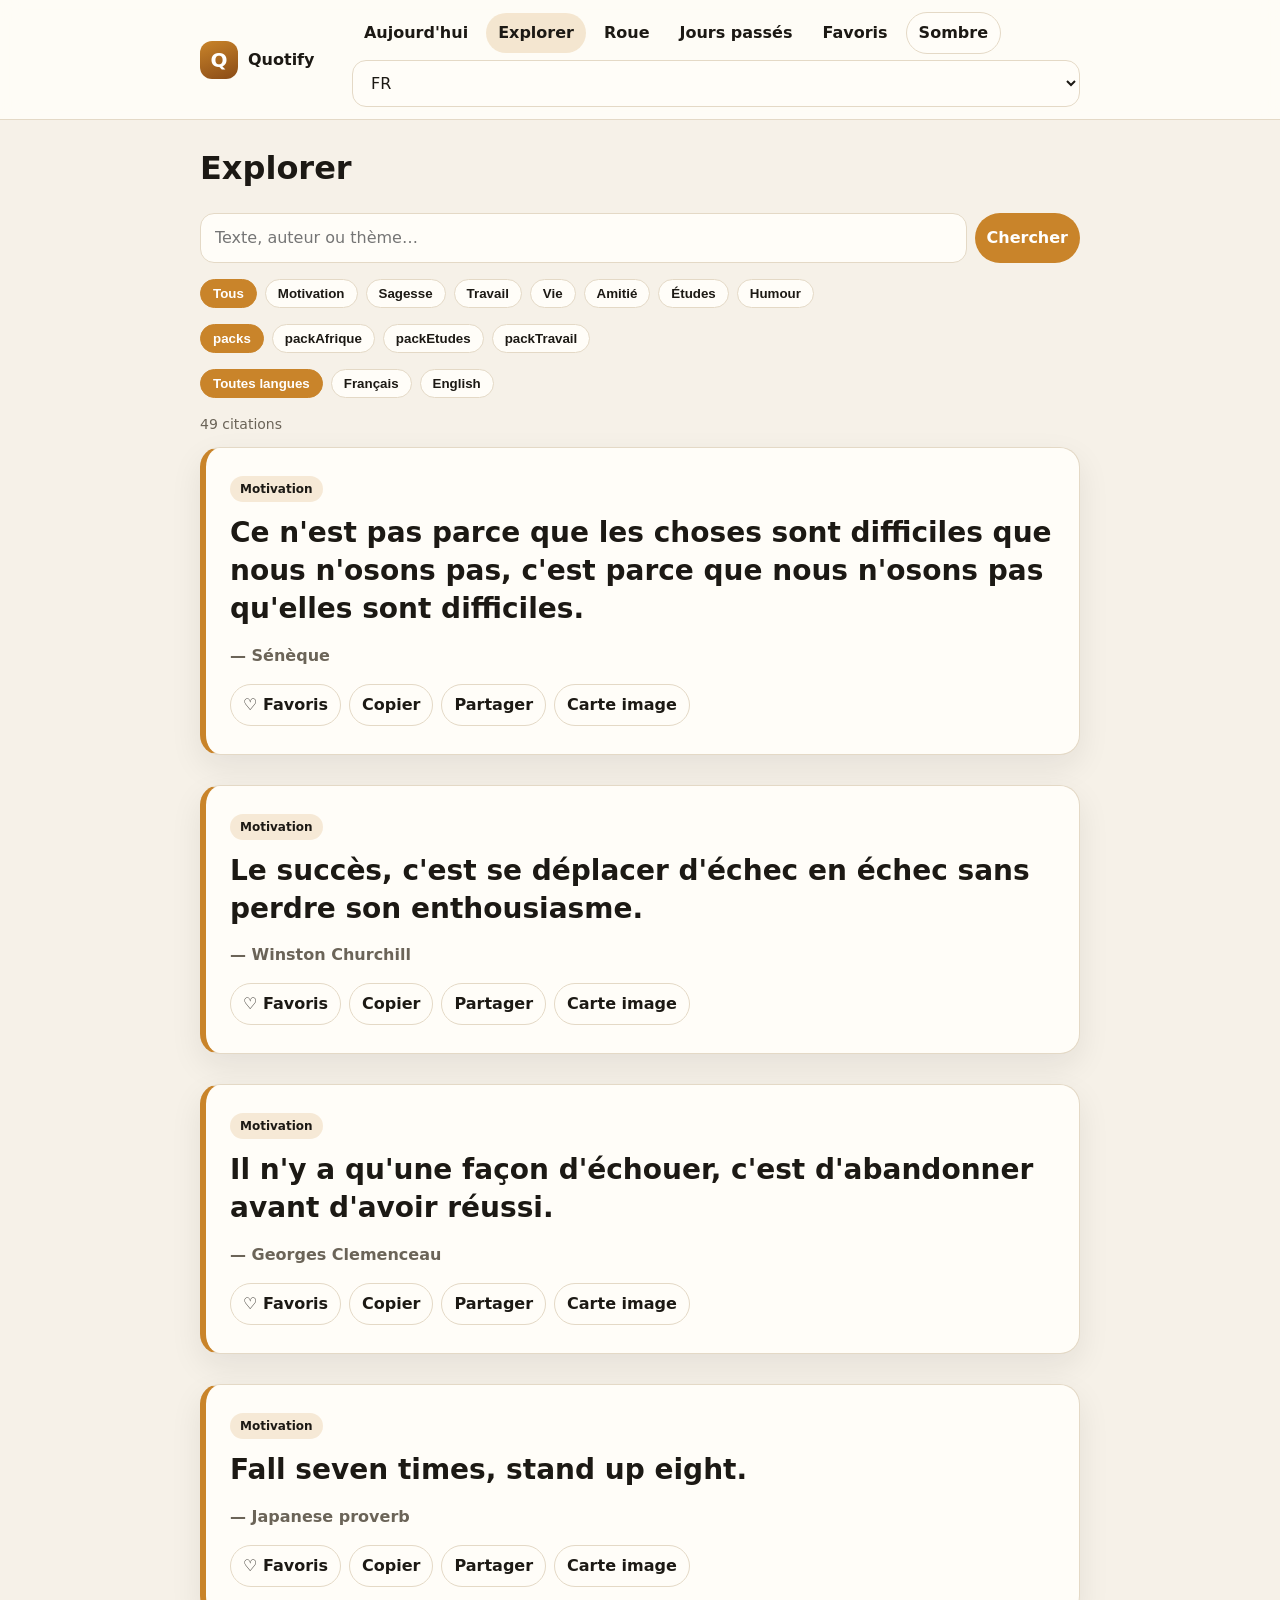
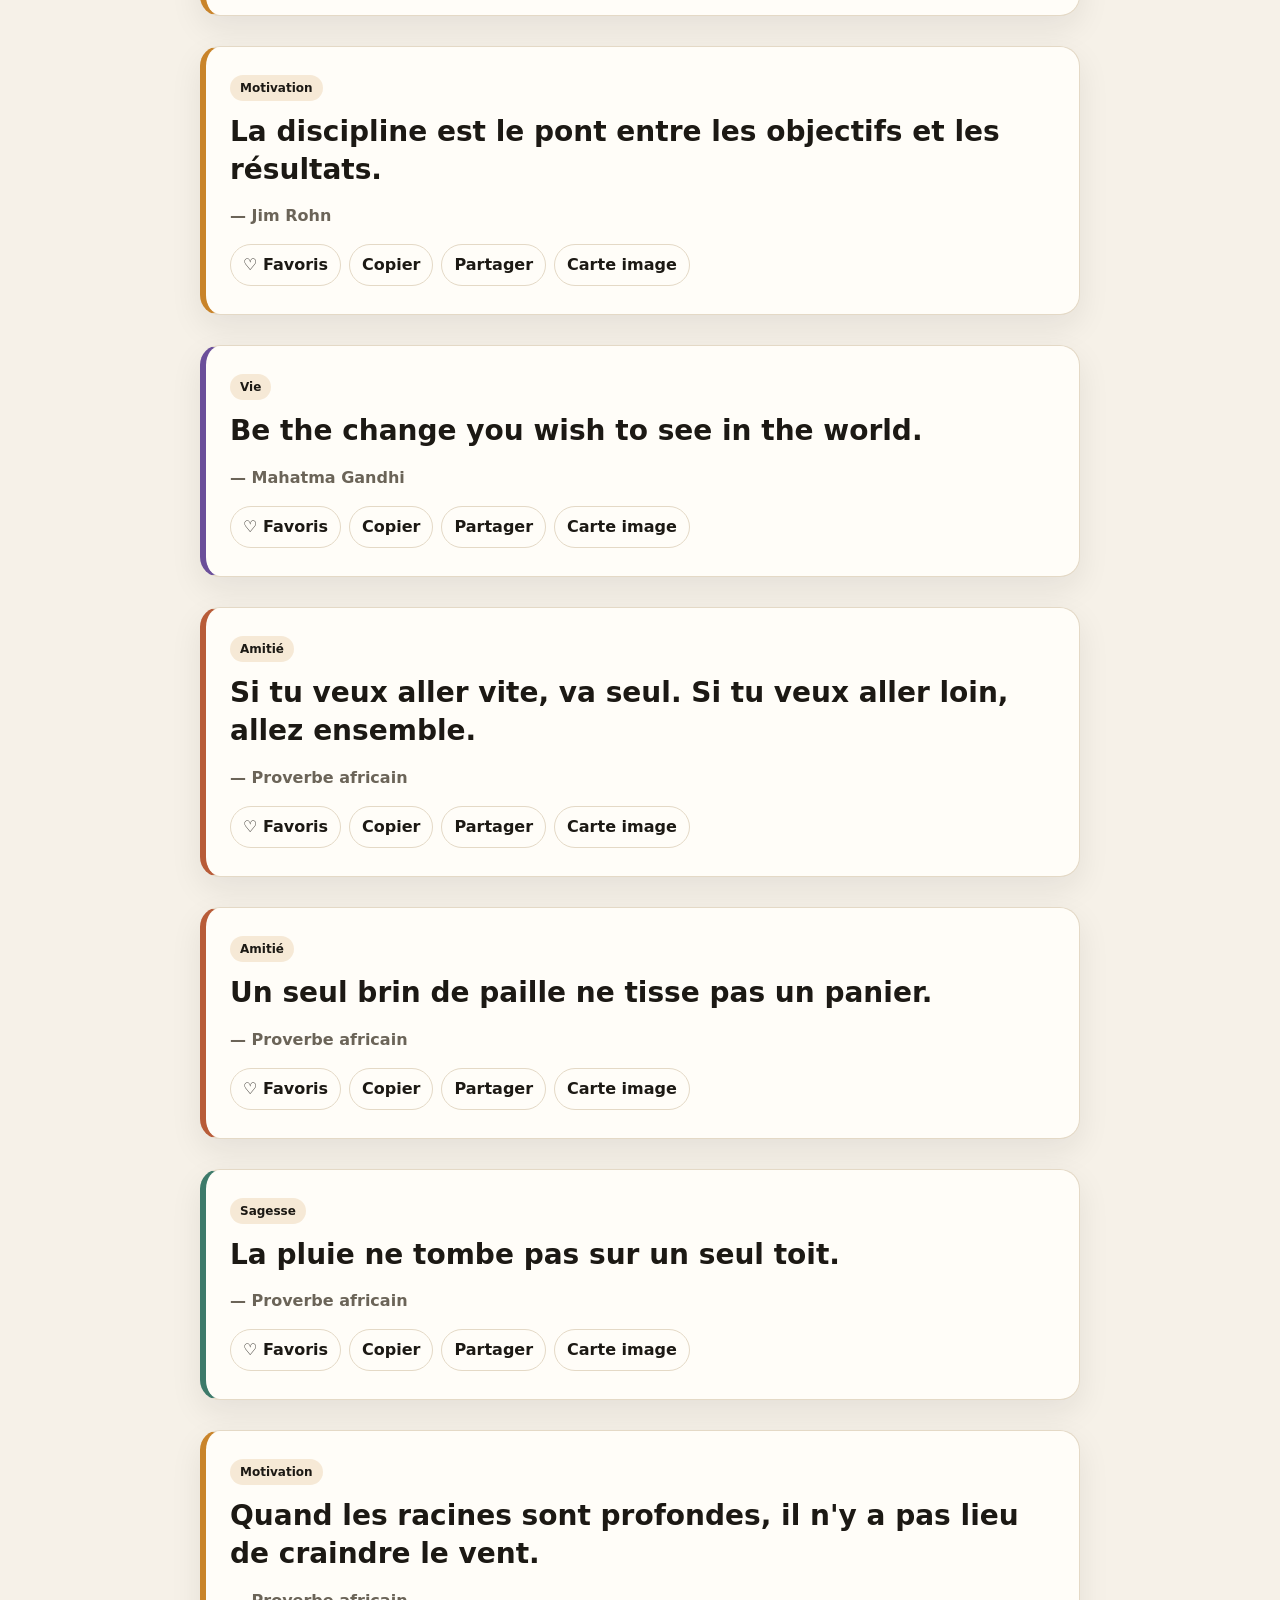
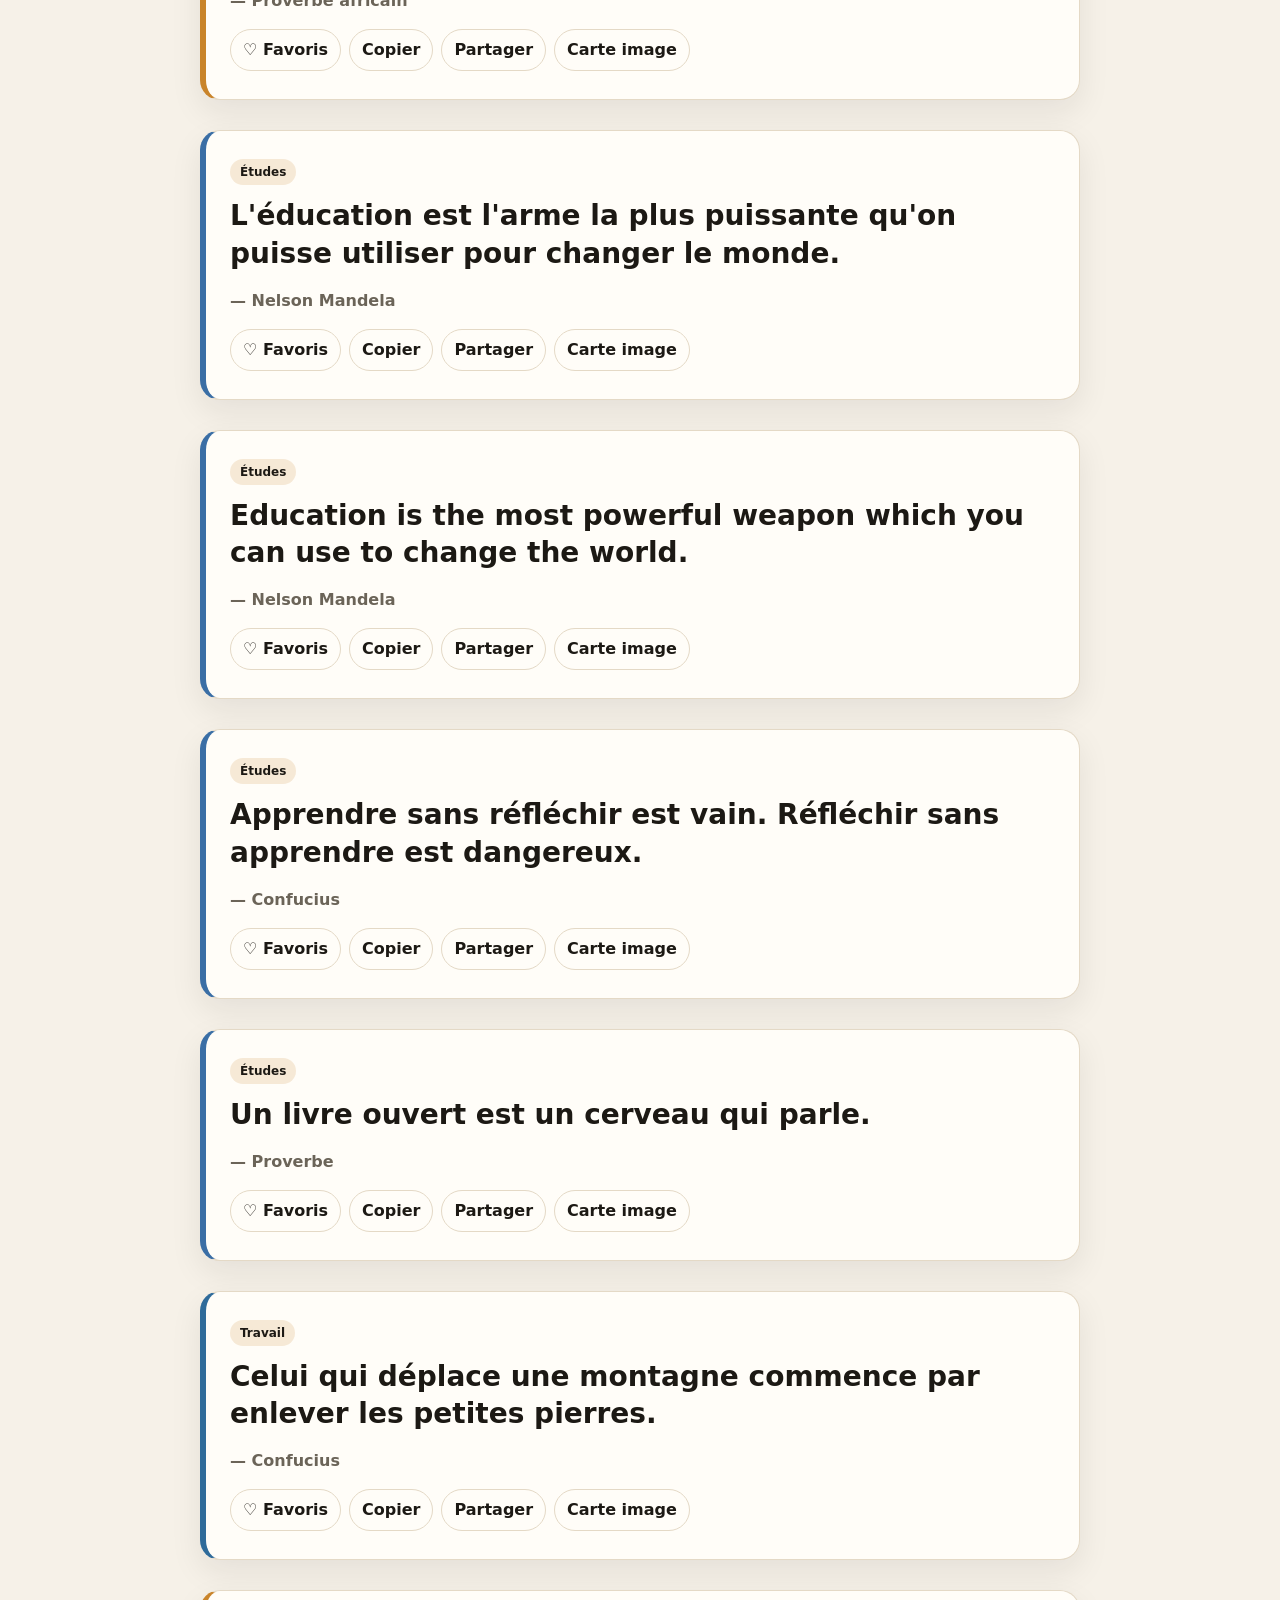
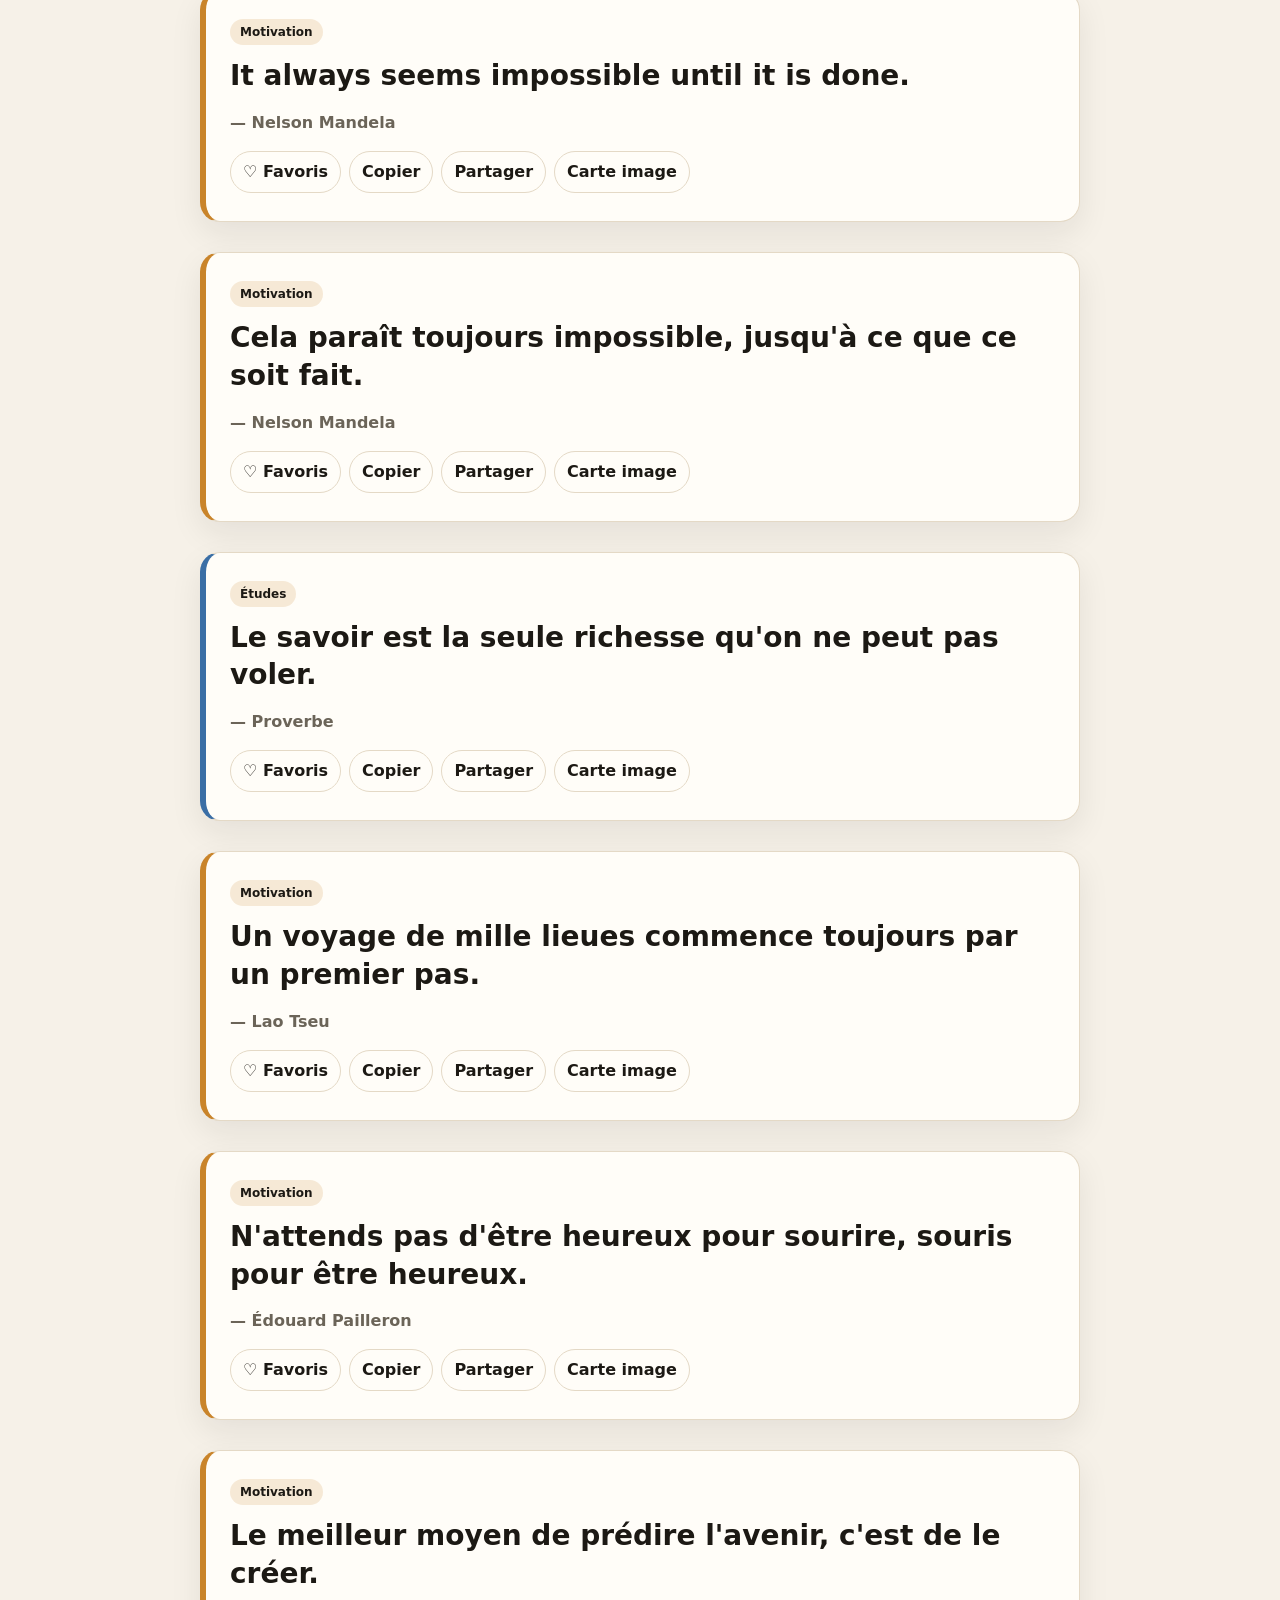
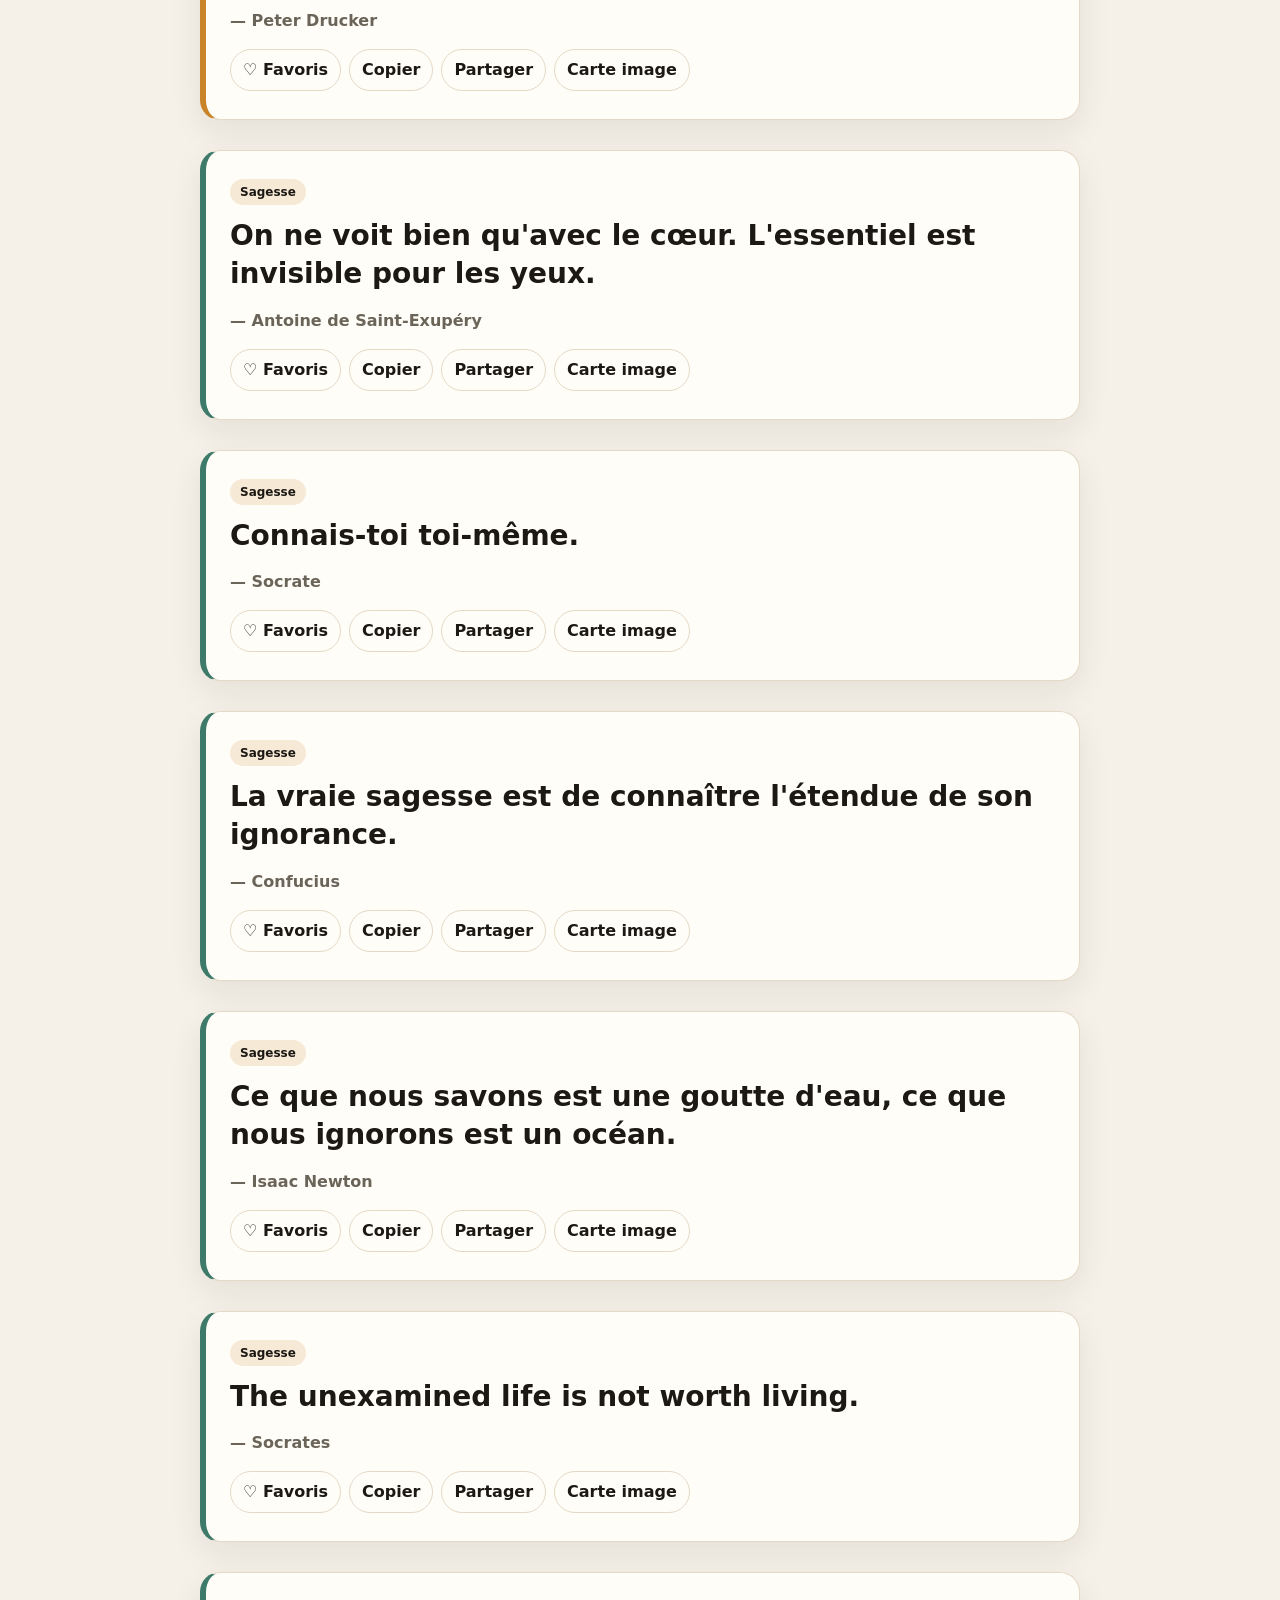
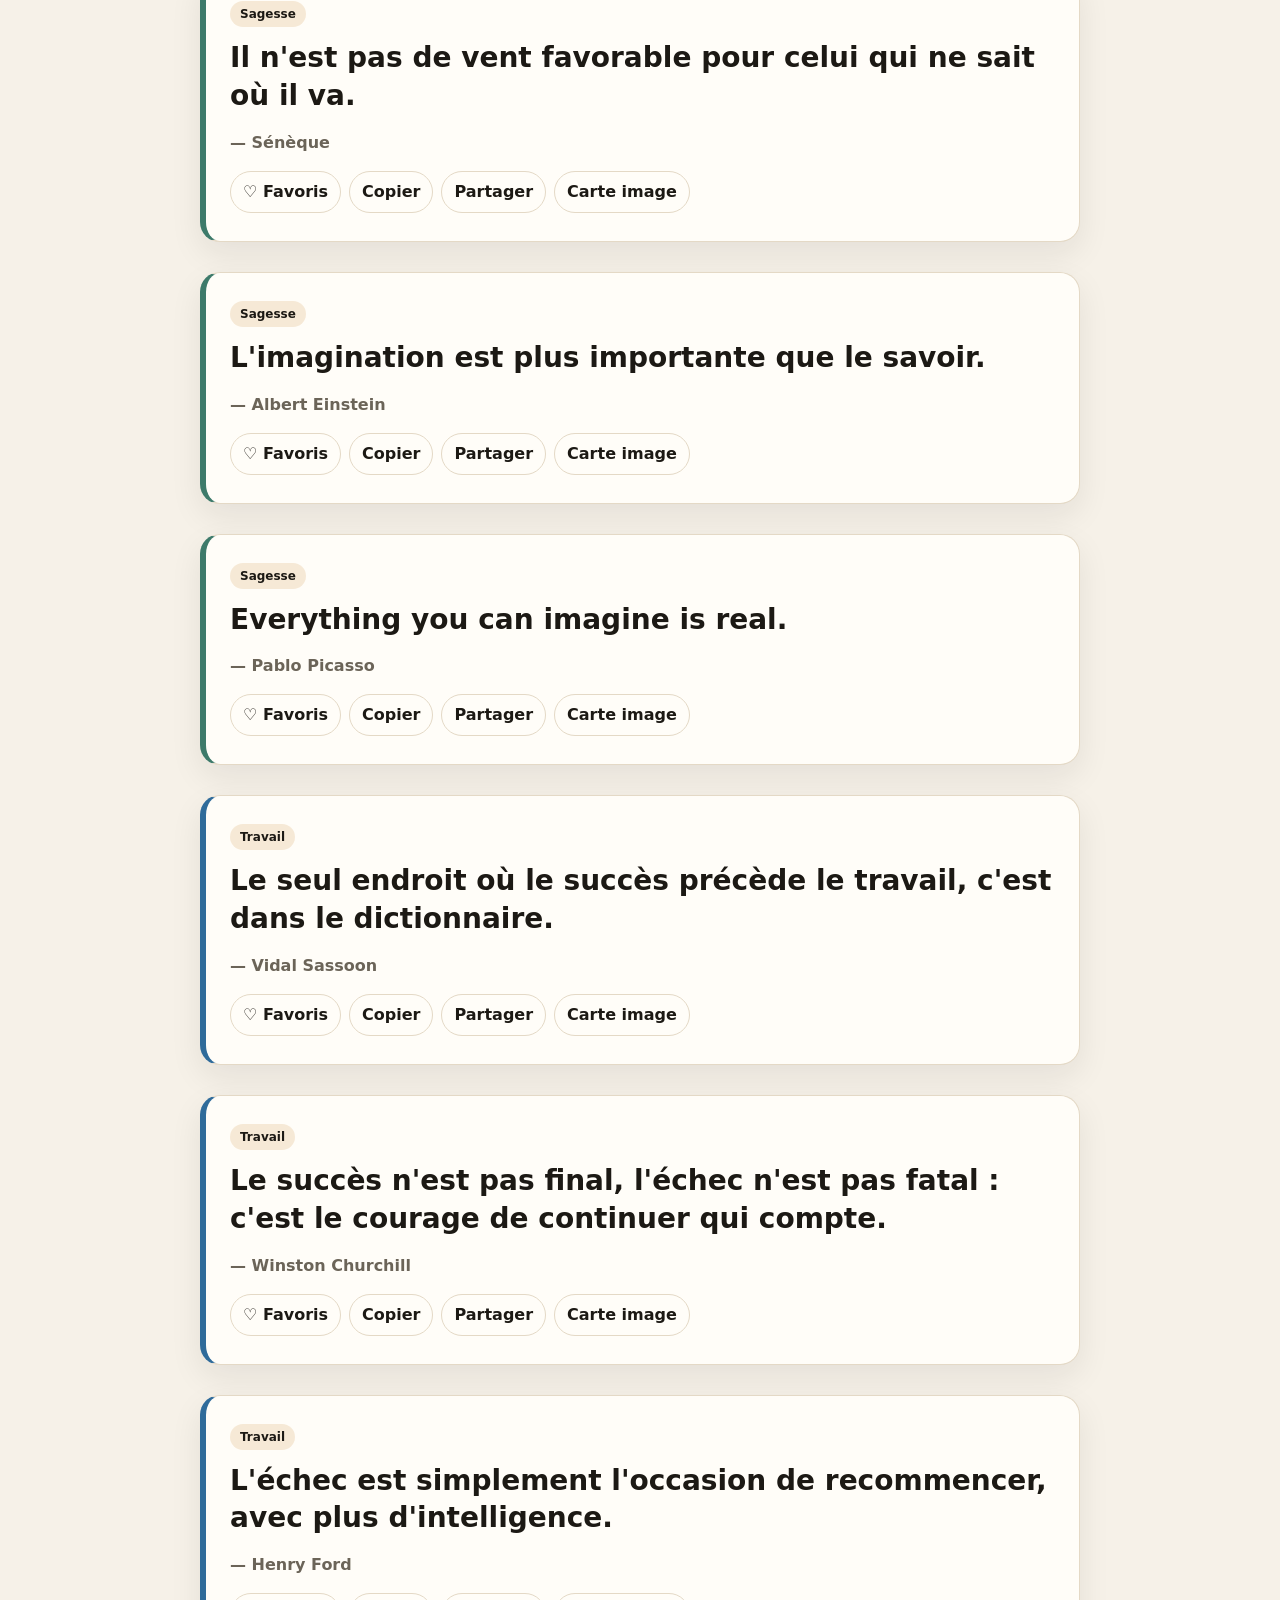
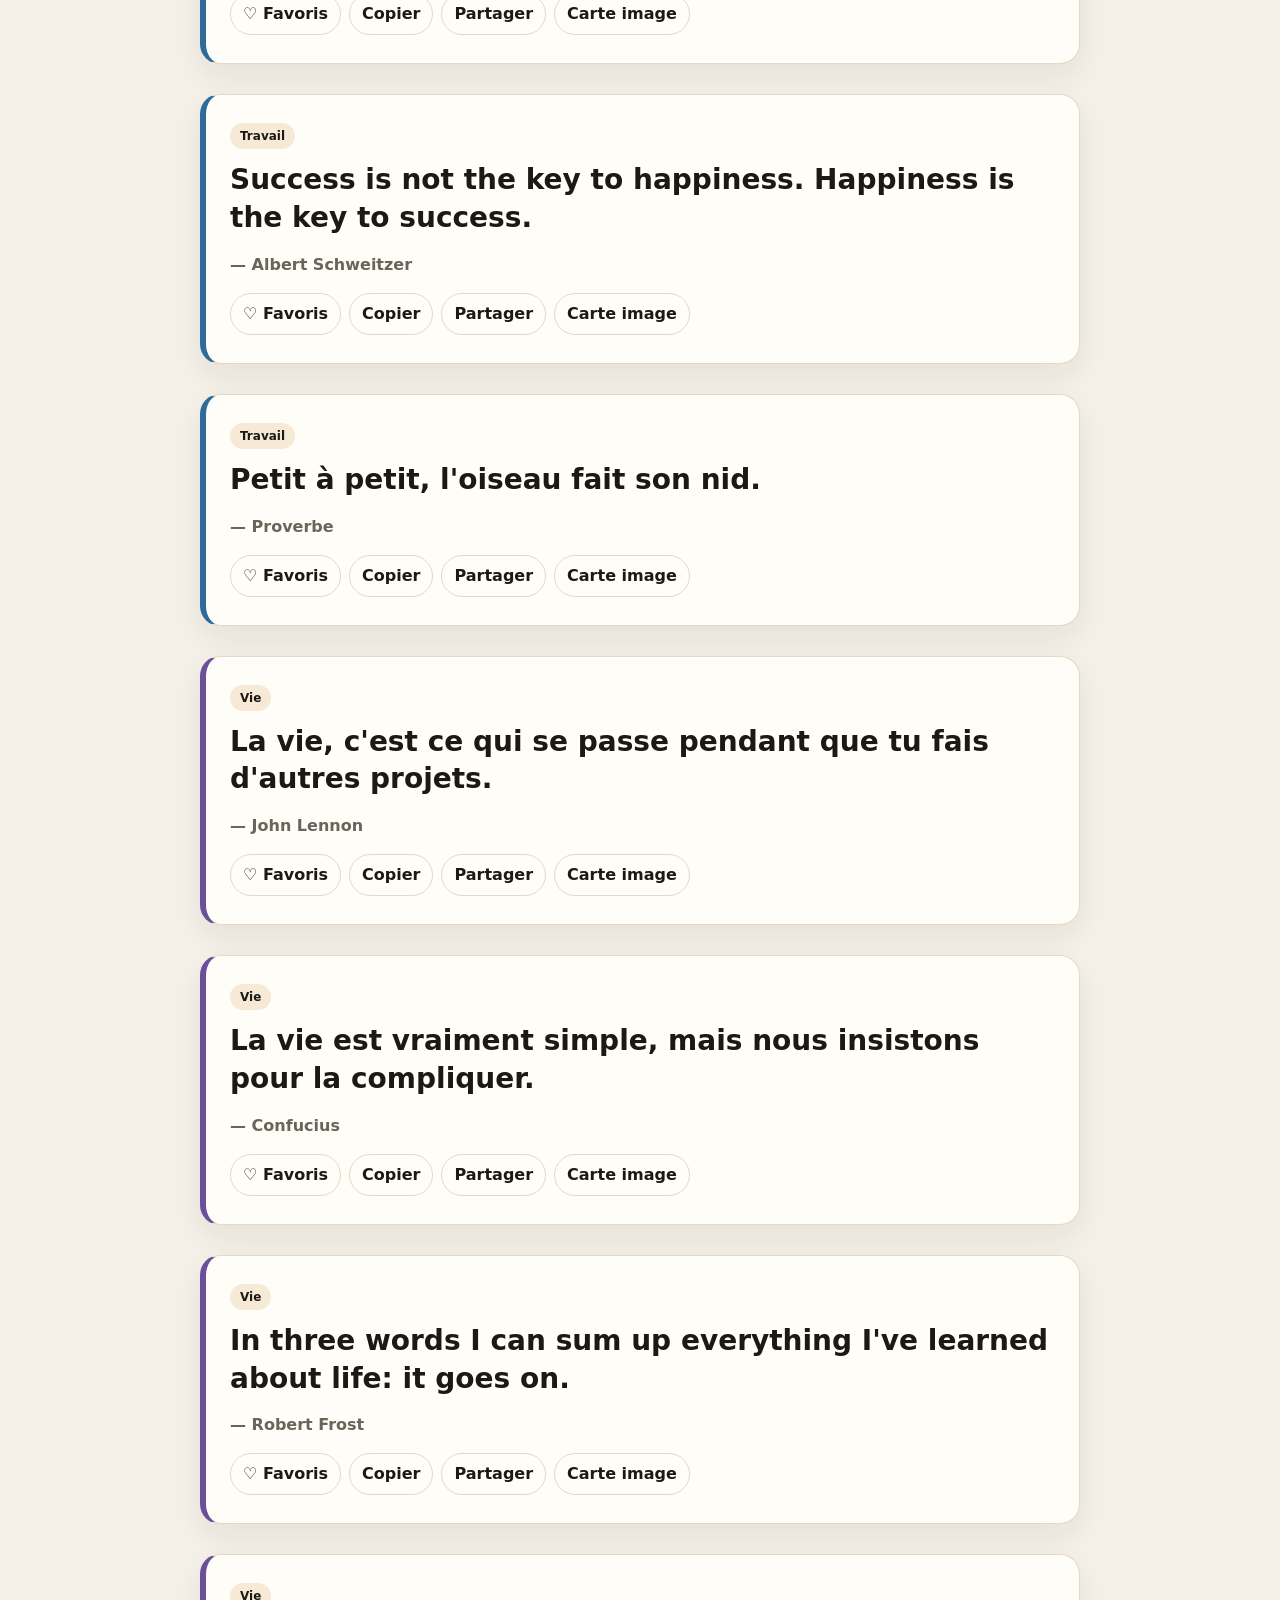
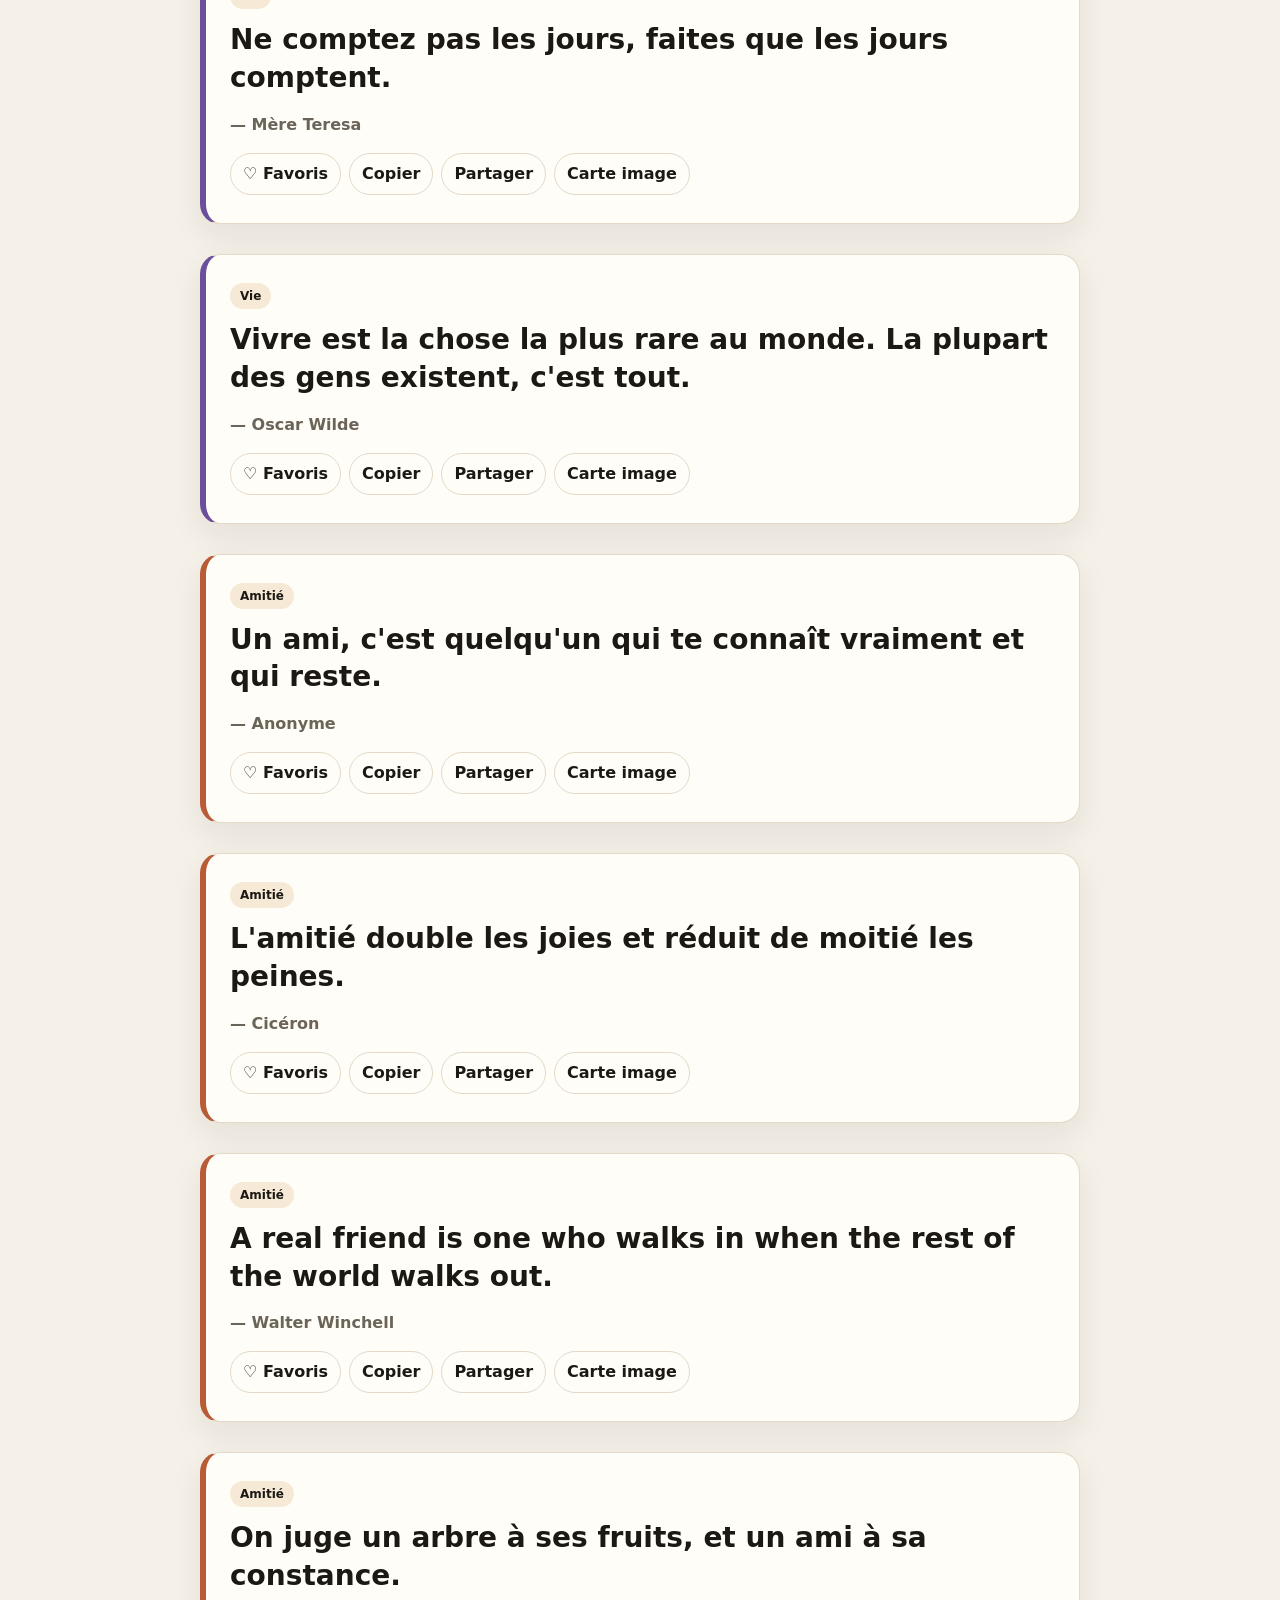
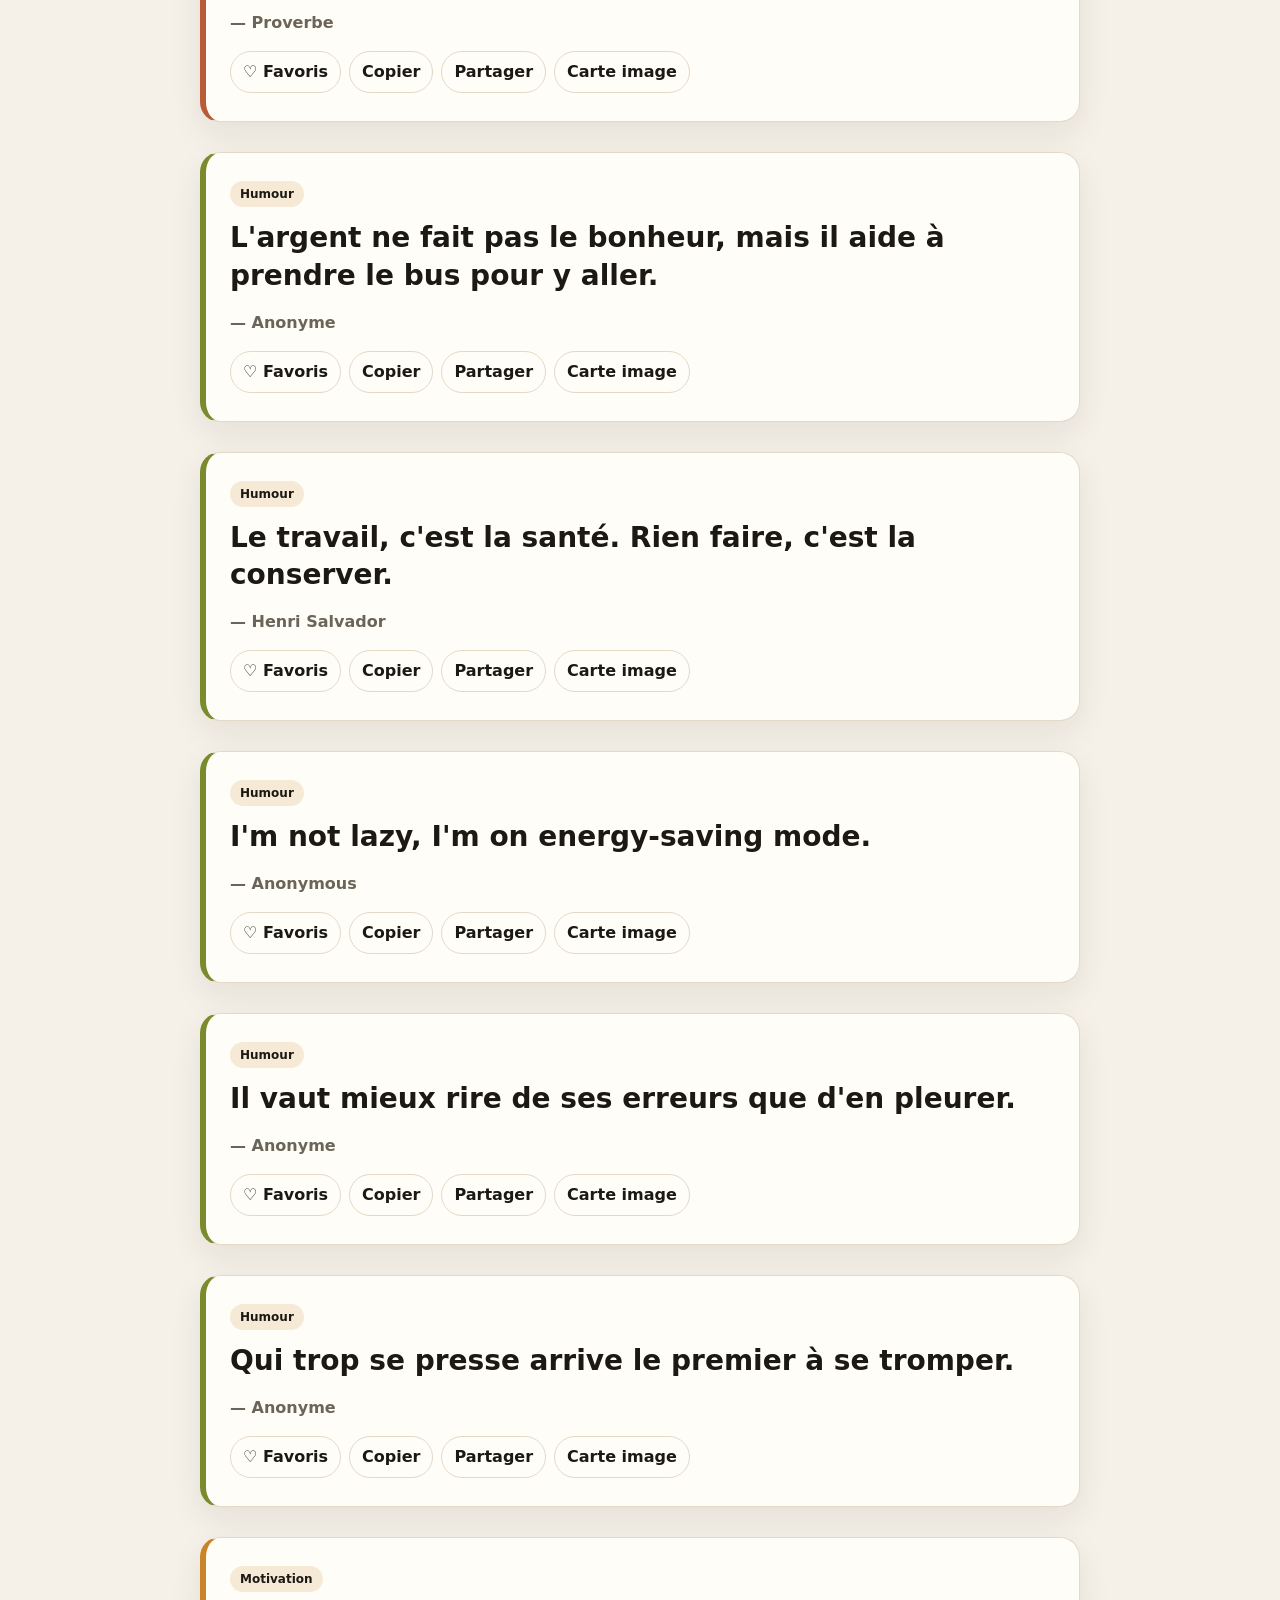
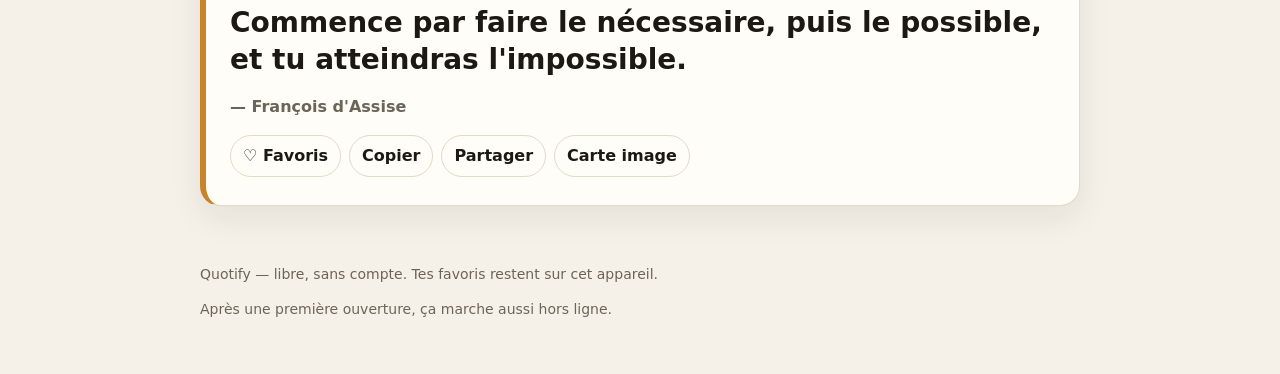
==== commit 243e9427: "feat: packs Afrique Etudes Travail" ====
--- a/explorer.html
+++ b/explorer.html
@@ -16,6 +16,7 @@
       <button class="btn" type="submit" id="btn"></button>
     </form>
     <div class="chips" id="chips"></div>
+    <div class="chips" id="packs"></div>
     <div class="chips" id="langs"></div>
     <p class="count" id="count"></p>
     <div class="grid" id="list"></div>
@@ -33,11 +34,13 @@
     document.getElementById("btn").textContent = t("chercher");
     let theme = "tous";
     let langF = "tous";
+    let pack = "tous";
     function render() {
       const s = (document.getElementById("q").value || "").toLowerCase();
       const items = QUOTIFY_DATA.quotes.filter((q) => {
         if (theme !== "tous" && q.theme !== theme) return false;
         if (langF !== "tous" && q.lang !== langF) return false;
+        if (pack !== "tous" && Quotify.packOf(q) !== pack) return false;
         if (!s) return true;
         return (q.text + " " + q.author + " " + Quotify.themeLabel(q.theme)).toLowerCase().includes(s);
       });
@@ -58,6 +61,18 @@
       document.querySelectorAll("#chips .chip").forEach((c) => c.classList.toggle("on", c === b));
       render();
     };
+    document.getElementById("packs").innerHTML =
+      `<button class="chip on" type="button" data-pk="tous">${t("packs")}</button>` +
+      `<button class="chip" type="button" data-pk="afrique">${t("packAfrique")}</button>` +
+      `<button class="chip" type="button" data-pk="etudes">${t("packEtudes")}</button>` +
+      `<button class="chip" type="button" data-pk="travail">${t("packTravail")}</button>`;
+    document.getElementById("packs").onclick = (e) => {
+      const b = e.target.closest("button");
+      if (!b) return;
+      pack = b.dataset.pk;
+      document.querySelectorAll("#packs .chip").forEach((c) => c.classList.toggle("on", c === b));
+      render();
+    };
     document.getElementById("langs").innerHTML =
       `<button class="chip on" type="button" data-lg="tous">${t("toutesLangues")}</button>` +
       `<button class="chip" type="button" data-lg="fr">${t("frSeul")}</button>` +
--- a/css/style.css
+++ b/css/style.css
@@ -106,12 +106,6 @@
   .web-nav { width: 100%; }
 }
 .quote-card { position: relative; overflow: hidden; border-left: 6px solid var(--q, var(--accent)); }
-.quote-card::before {
-  content: "\201C";
-  position: absolute; top: -12px; right: 18px;
-  font-size: 92px; line-height: 1; color: var(--q, var(--accent)); opacity: .18;
-  pointer-events: none;
-}
 .btn.ghost.on { border-color: var(--accent); color: var(--accent); }
 .toast {
   position: fixed; left: 50%; bottom: 24px; transform: translateX(-50%) translateY(16px);
@@ -130,8 +124,16 @@
   border-top: 18px solid var(--ink);
 }
 .wheel {
+  position: relative; overflow: hidden;
   width: 100%; height: 100%; border-radius: 50%;
   border: 6px solid var(--card);
   box-shadow: var(--shadow);
   transition: transform 3.1s cubic-bezier(0.17, 0.67, 0.16, 0.99);
 }
+.wheel-label {
+  position: absolute; top: 50%; left: 50%; width: 90px; margin-left: -45px;
+  text-align: center; font-size: 11px; font-weight: 800; color: #14120e;
+  text-transform: uppercase; pointer-events: none; transform-origin: 0 0;
+}
+.pop { animation: pop .35s ease; }
+@keyframes pop { from { transform: translateY(8px); opacity: 0; } to { transform: none; opacity: 1; } }
